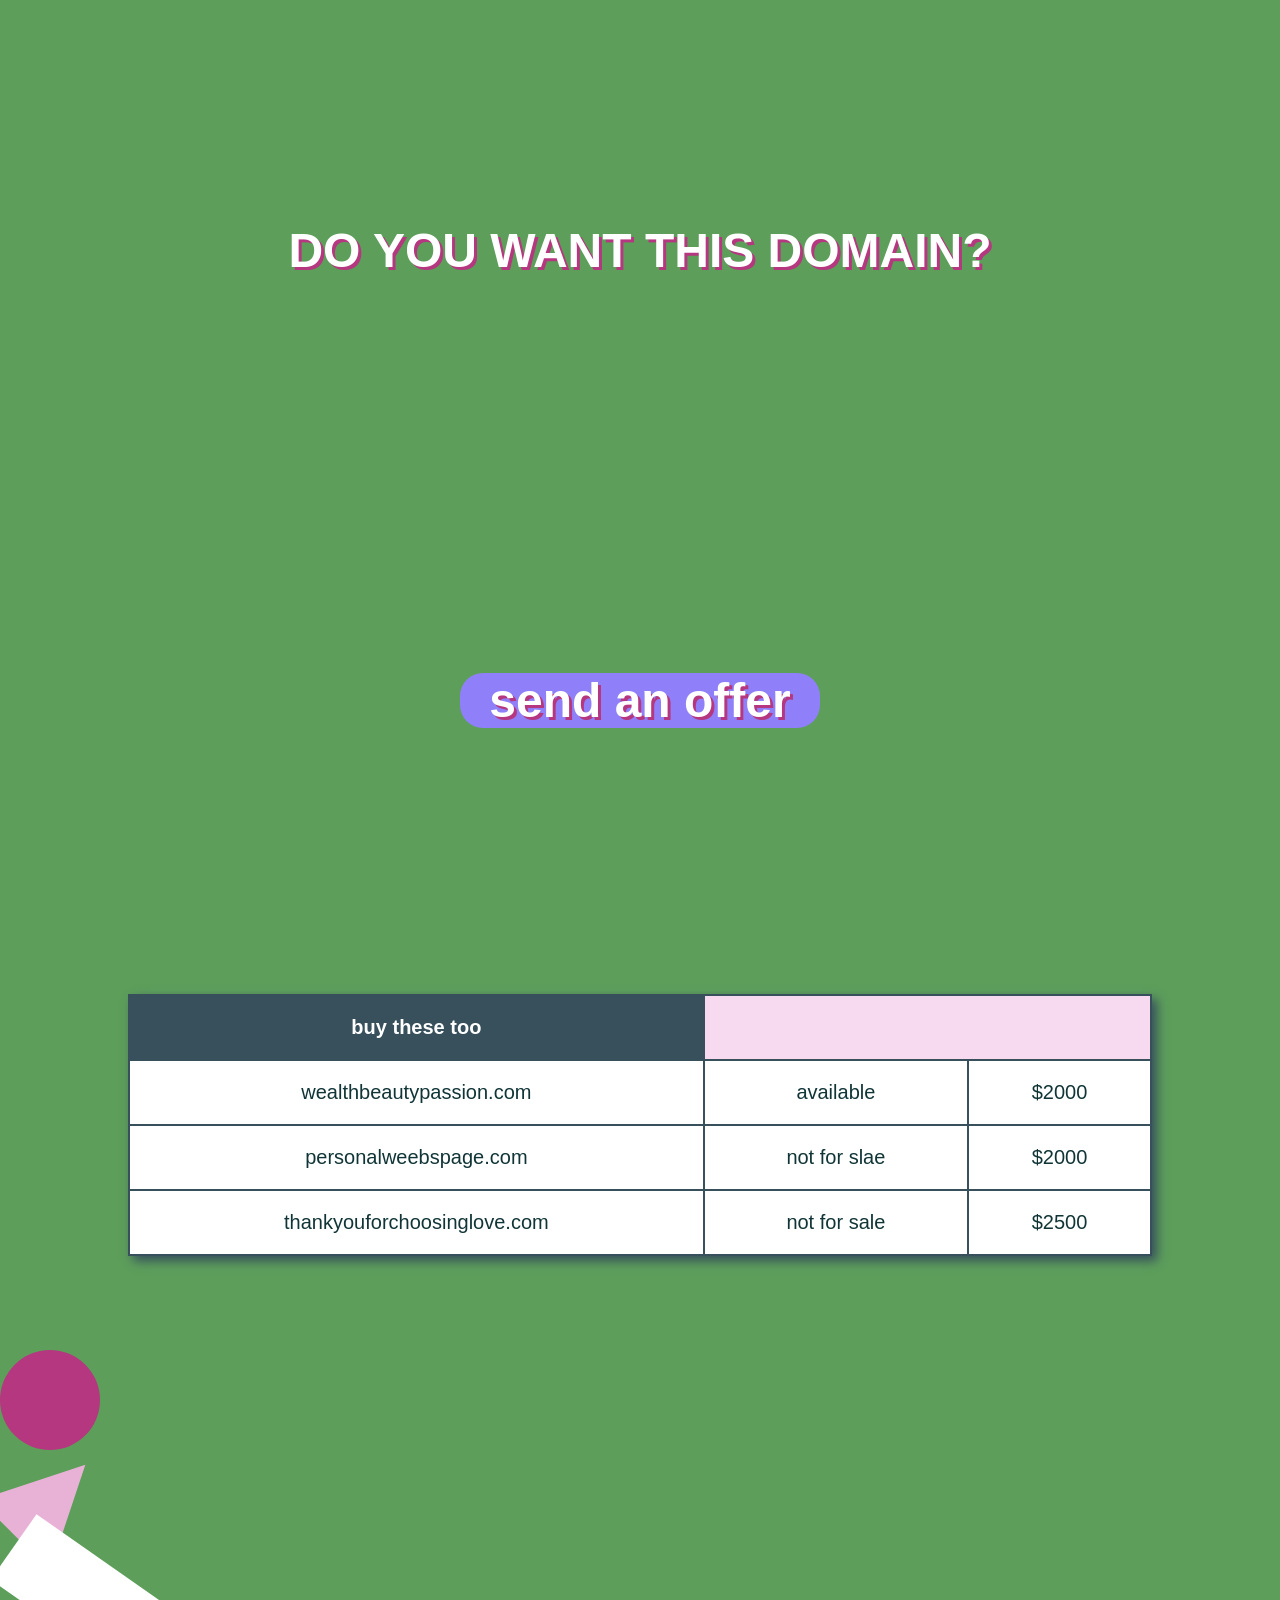
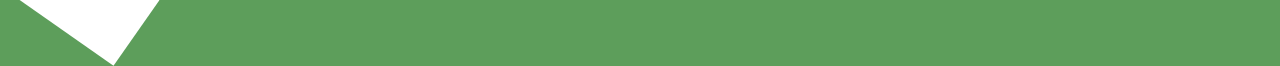
==== index.html @ e2805308 "Add files via upload" ====
<!DOCTYPE html>
<html lang="en">
<head>
    <link rel="stylesheet" type="text/css" href="chatpage.css">
    <meta charset="UTF-8">
    <meta name="viewport" content="width=device-width, initial-scale=1.0">
    <title>FOR SALE DOMAIN PAGE</title>
</head>
<body>
    <section>
        <h1>
            DO YOU WANT THIS DOMAIN?
        </h>
    </section>
    <section>
        <h2>
            send an offer
         </h2>
    </section>
    <section>
        
    <table>
        <th>buy these too</th>
       
            <tr>
                <td>wealthbeautypassion.com</td>
                
                <td>available</td>
                <td>$2000</td>
            </tr>
            <tr>
                <td>personalweebspage.com</td>
                <td>not for slae</td>
                <td>$2000</td>
            </tr>
            <tr>
                <td> thankyouforchoosinglove.com </td>
                
                <td>not for sale </td>
                <td>$2500</td>
            </tr>
      
    </table>
    </section>

    <selection>

    </selection>

    <div class="shape"></div>
    <div class="circle"></div>
    <div class="triangle"></div>
    <div class="rectangle"></div>
    <div class="shape"></div>
    
    
    
</body>
</html>
---- chatpage.css ----
*{
    margin: 0;
    padding: 0;
}

section{
    display: flex;
    justify-content: center;
    place-items: center;
    align-items: center;
    align-content: center;
    min-height: 50vh; 
}


body {
    background-color: #5d9e5b;
    color: #ffffff;
    font-family: Arial, sans-serif;
    font-size: 16px;
  }
  h1 {
    font-size: 48px;
    text-align: center;
    margin-top: 100px;
    margin-bottom: 50px;
    text-shadow: 3px 3px #b5377f;
  }
  h2 {
    background-color: rgb(143, 128, 250);
    border-radius: 23px;
    font-size: 48px;
    text-align: center;
    min-width: 40vh;
    margin-top: 100px;
    margin-bottom: 50px;
    text-shadow: 3px 3px #b5377f;
  }
  table {
    width: 80%;
    margin: 0 auto;
    border-collapse: collapse;
    
    border: 2px solid #37505C;
    background-color: #f7d9f0;
    box-shadow: 5px 5px 10px #37505C;
  }
  th, td {
    padding: 20px;
    text-align: center;
    border: 2px solid #37505C;
    background-color: #ffffff;
    color: #113537;
    font-size: 20px;
  }
  th {
    background-color: #37505C;
    padding: 20px;
    text-align: center;
    border: 2px solid #37505C;
    color: #ffffff;
    font-size: 20px;
  }
  img {
    display: block;
    margin: 0 auto;
    margin-top: 50px;
    margin-bottom: 50px;
    width: 50%;
    border: 10px solid #e8b2d7;
    box-shadow: 5px 5px #b5377f;
    filter: grayscale(100%);
    mix-blend-mode: multiply;
  }
  .shape {
    position: absolute;
    z-index: -1;
    opacity: 3;
    animation: rotate 10s linear infinite;
  }
  .circle {
    width: 100px;
    height: 100px;
    border-radius: 50%;
    background-color: #b5377f;
    top: 20%;
    left: 10%;
  }
  .triangle {
    width: 0;
    height: 0;
    border-left: 50px solid transparent;
    border-right: 50px solid transparent;
    border-bottom: 100px solid #e8b2d7;
    top: 60%;
    left: 80%;
    transform: rotate(45deg);
  }
  .rectangle {
    width: 150px;
    height: 80px;
    background-color: #ffffff;
    top: 70%;
    left: 20%;
    transform: rotate(-145deg);
  }
  @keyframes rotate {
    from { transform: rotate(0deg); }
    to { transform: rotate(360deg); }
  }
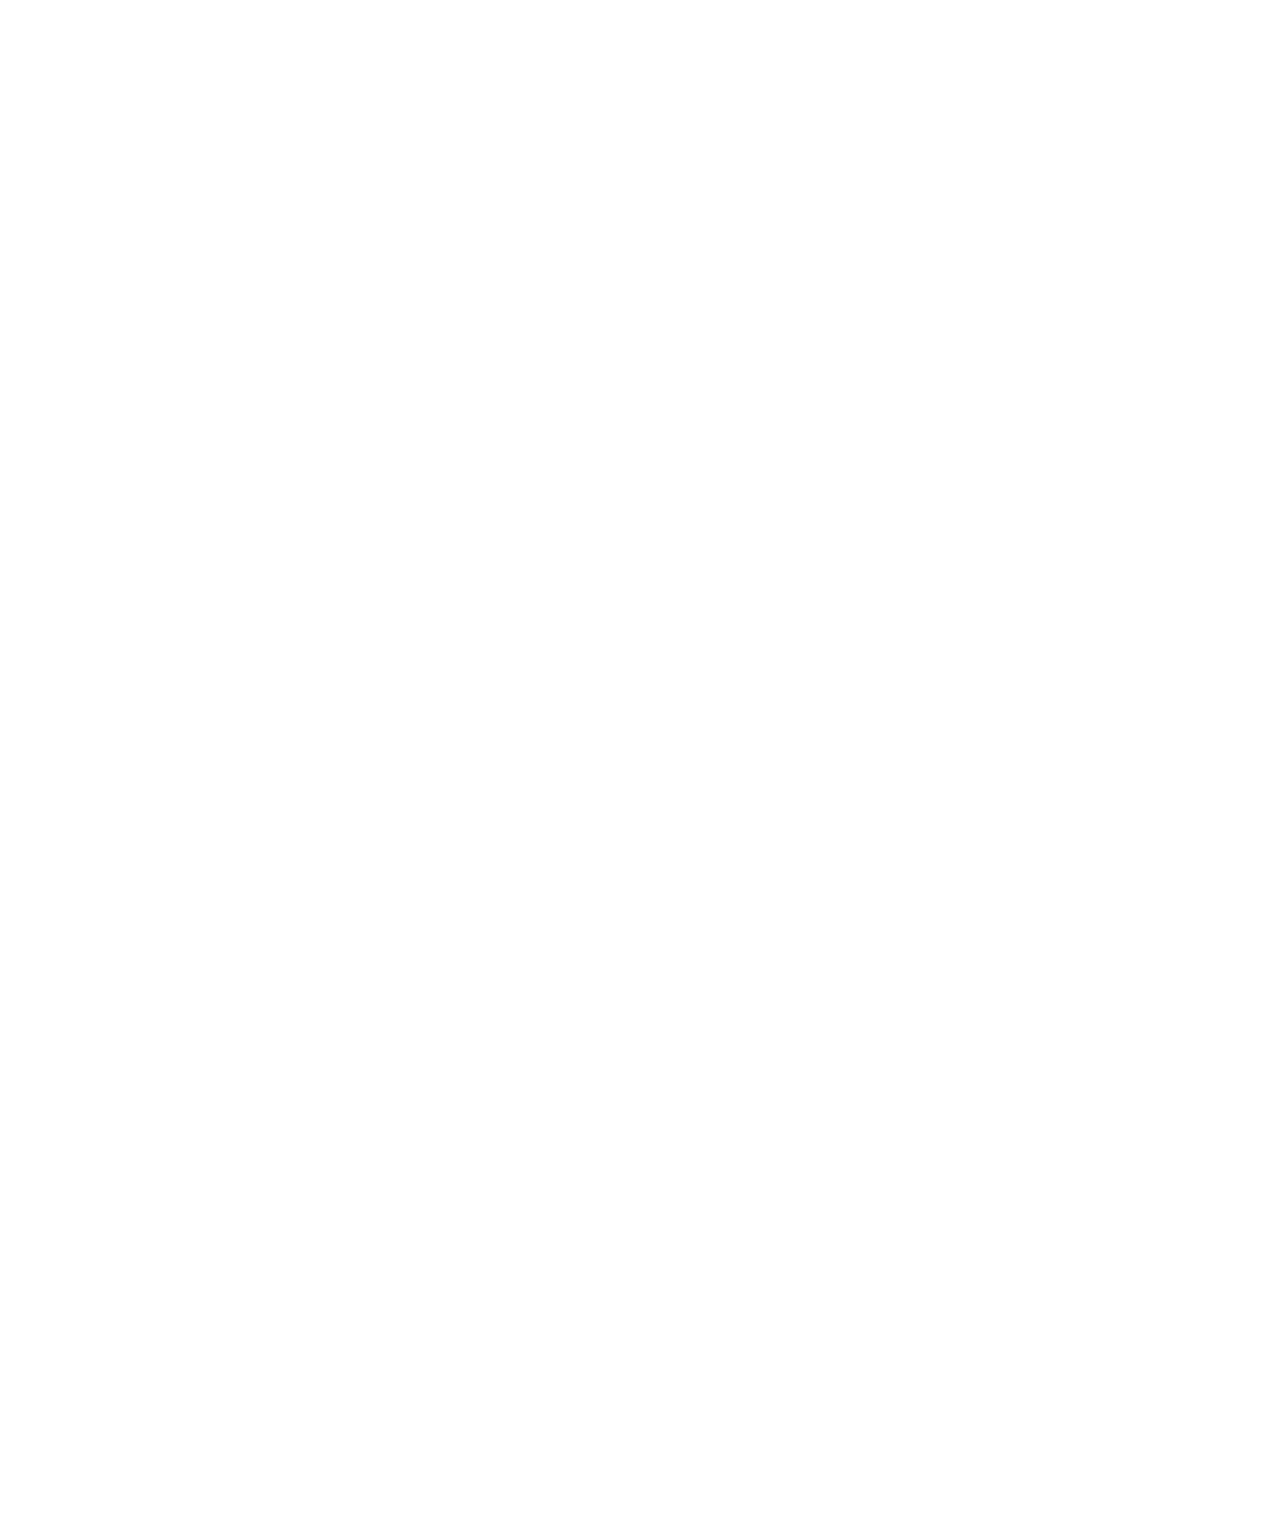
==== commit 01ccd83f: "Add files via upload" ====
--- a/index.html
+++ b/index.html
@@ -1,59 +1,31 @@
 <!DOCTYPE html>
 <html lang="en">
 <head>
-    <link rel="stylesheet" type="text/css" href="chatpage.css">
     <meta charset="UTF-8">
+    <meta http-equiv="X-UA-Compatible" content="IE=edge">
     <meta name="viewport" content="width=device-width, initial-scale=1.0">
-    <title>FOR SALE DOMAIN PAGE</title>
+    <title>DOMAIN SALE</title>
+    <link rel="stylesheet" href="pagestyle.css">
+    <script defer src="app.js"></script>
+
+
 </head>
-<body>
-    <section>
-        <h1>
-            DO YOU WANT THIS DOMAIN?
-        </h>
+<body style="overflow-x: hidden;">
+    <section class="hidden">
+    <div class="frankdiv">
+    <h1>   DO YOU WANT THIS DOMAIN?</h1>
+    <div class="container">
+    <form action="https://formsubmit.co/5cbdb3871a6c4a5486b662c725c876f6" method="POST" >
+      <input type="text" name="Name" placeholder="full name" required>
+      <input type="email" name="Name" placeholder="email" required>
+      <textarea name="Offer" placeholder="offer" required></textarea>
+      <button type="submit"> send an offer</button>
+      
+      
+
+    </form>
+    </div>
+    </div>
     </section>
-    <section>
-        <h2>
-            send an offer
-         </h2>
-    </section>
-    <section>
-        
-    <table>
-        <th>buy these too</th>
-       
-            <tr>
-                <td>wealthbeautypassion.com</td>
-                
-                <td>available</td>
-                <td>$2000</td>
-            </tr>
-            <tr>
-                <td>personalweebspage.com</td>
-                <td>not for slae</td>
-                <td>$2000</td>
-            </tr>
-            <tr>
-                <td> thankyouforchoosinglove.com </td>
-                
-                <td>not for sale </td>
-                <td>$2500</td>
-            </tr>
-      
-    </table>
-    </section>
-
-    <selection>
-
-    </selection>
-
-    <div class="shape"></div>
-    <div class="circle"></div>
-    <div class="triangle"></div>
-    <div class="rectangle"></div>
-    <div class="shape"></div>
-    
-    
-    
-</body>
+  </body>
 </html>
--- a/pagestyle.css
+++ b/pagestyle.css
@@ -0,0 +1,167 @@
+*{
+    margin: 0;
+    padding: 0;
+    outline: 0;
+    border: 0;
+}
+section{
+    display: grid;
+    place-items: center;
+    align-items: center;
+    align-content: center;
+    min-height: 100vh; 
+    background-color: #5d9e5b;
+    color: #ffffff;
+    font-family: Arial, sans-serif;
+    font-size: 16px;
+}
+h1{
+    font-size: 48px;
+    text-align: center;
+    margin-bottom: 50%;
+    text-shadow: 3px 3px #b5377f;
+    color: #ffffff;
+    background-color: #5d9e5b;
+    position: flex;
+    top: 50%;
+    width: 100%;
+    justify-items: center;
+    align-items: center;   
+    
+}
+h2{
+    font-size: 48px;
+    text-align: center;
+    margin-bottom: 50%;
+    text-shadow: 3px 3px #b5377f;
+    color: #ffffff;
+    background-color: #5d9e5b;
+    position: flex;
+    top: 50%;
+    width: 100%;
+    justify-items: center;
+    align-items: center;   
+    
+}
+.frankdiv{
+   
+    width: 100%;
+    
+    margin-top: 30vh;
+    margin-left: 0px;
+    
+    margin-right: 0px;
+    padding: 0%;
+    background-color: #5d9e5b;
+    background-size: cover;
+    background-repeat: no-repeat;
+    background-position: center ;
+    background-clip: margin-box;
+   
+    
+}
+.hidden{
+    opacity: 0;
+    filter: blur(5px);
+    transition: all 1s;
+}
+.show{
+    opacity: 1;
+    filter: blur(0px);
+}
+form {
+    margin-top: 50%;
+    display: flex;
+    margin: auto;
+    flex-direction: column; 
+    width: 28rem;
+    gap: 1rem;
+}
+input,
+select,
+textarea{
+    width: 24rem;
+    padding: 1.4rem;
+    background-color:  #ffffff ;
+    border: 1px solid black;
+}
+textarea{
+    height: 6rem;
+    
+}
+p{
+    color: black;
+    font-family: Arial, sans-serif;
+    font-size: 25px;
+    display: flex;
+    margin: auto;
+    
+
+}
+button{
+   
+    padding: 1.4rem;
+    cursor: pointer;
+    background-color: rgb(143, 128, 250);
+    color: white;
+    border-radius: 23px;
+    font-size: 48px;
+    width: 25rem;
+    text-align: center;
+    min-width: 20vh;
+    margin-top: 100px;
+    margin-bottom: 50px;
+    text-shadow: 3px 3px #b5377f;
+}
+
+img.resize{
+    width: 100%;
+    height: 100%;
+}
+img.resizecover{
+   
+    width: 100%;
+    height: 100%;
+}
+img.resizeplayer{
+   
+    width: 100%;
+    height: 100%;
+    animation: rotation 5s ease-in-out infinite;
+}
+@keyframes rotation {
+    from{
+        transform: rotate(0deg);
+    }
+    to{transform:rotate(360deg) ;
+    }
+}
+.cdhidden{
+    height: auto;
+    width: 100%;
+    padding: 20px;
+    opacity: 0;
+    filter: blur(5px);
+    transform: translateX(-100%);
+    transition: all 1s;
+}
+.cdshow{
+    opacity: 1;
+    transform: translateX(0);
+    filter: blur(0px);
+}
+.cdhidden:nth-child(2){
+    transition-delay: 200ms;
+}
+.cdhidden:nth-child(3){
+    transition-delay: 400ms;
+    
+}
+.cdhidden:nth-child(4){
+    transition-delay: 600ms;
+}
+
+.cdhidden:nth-child(5){
+    transition-delay: 800ms;
+}
+
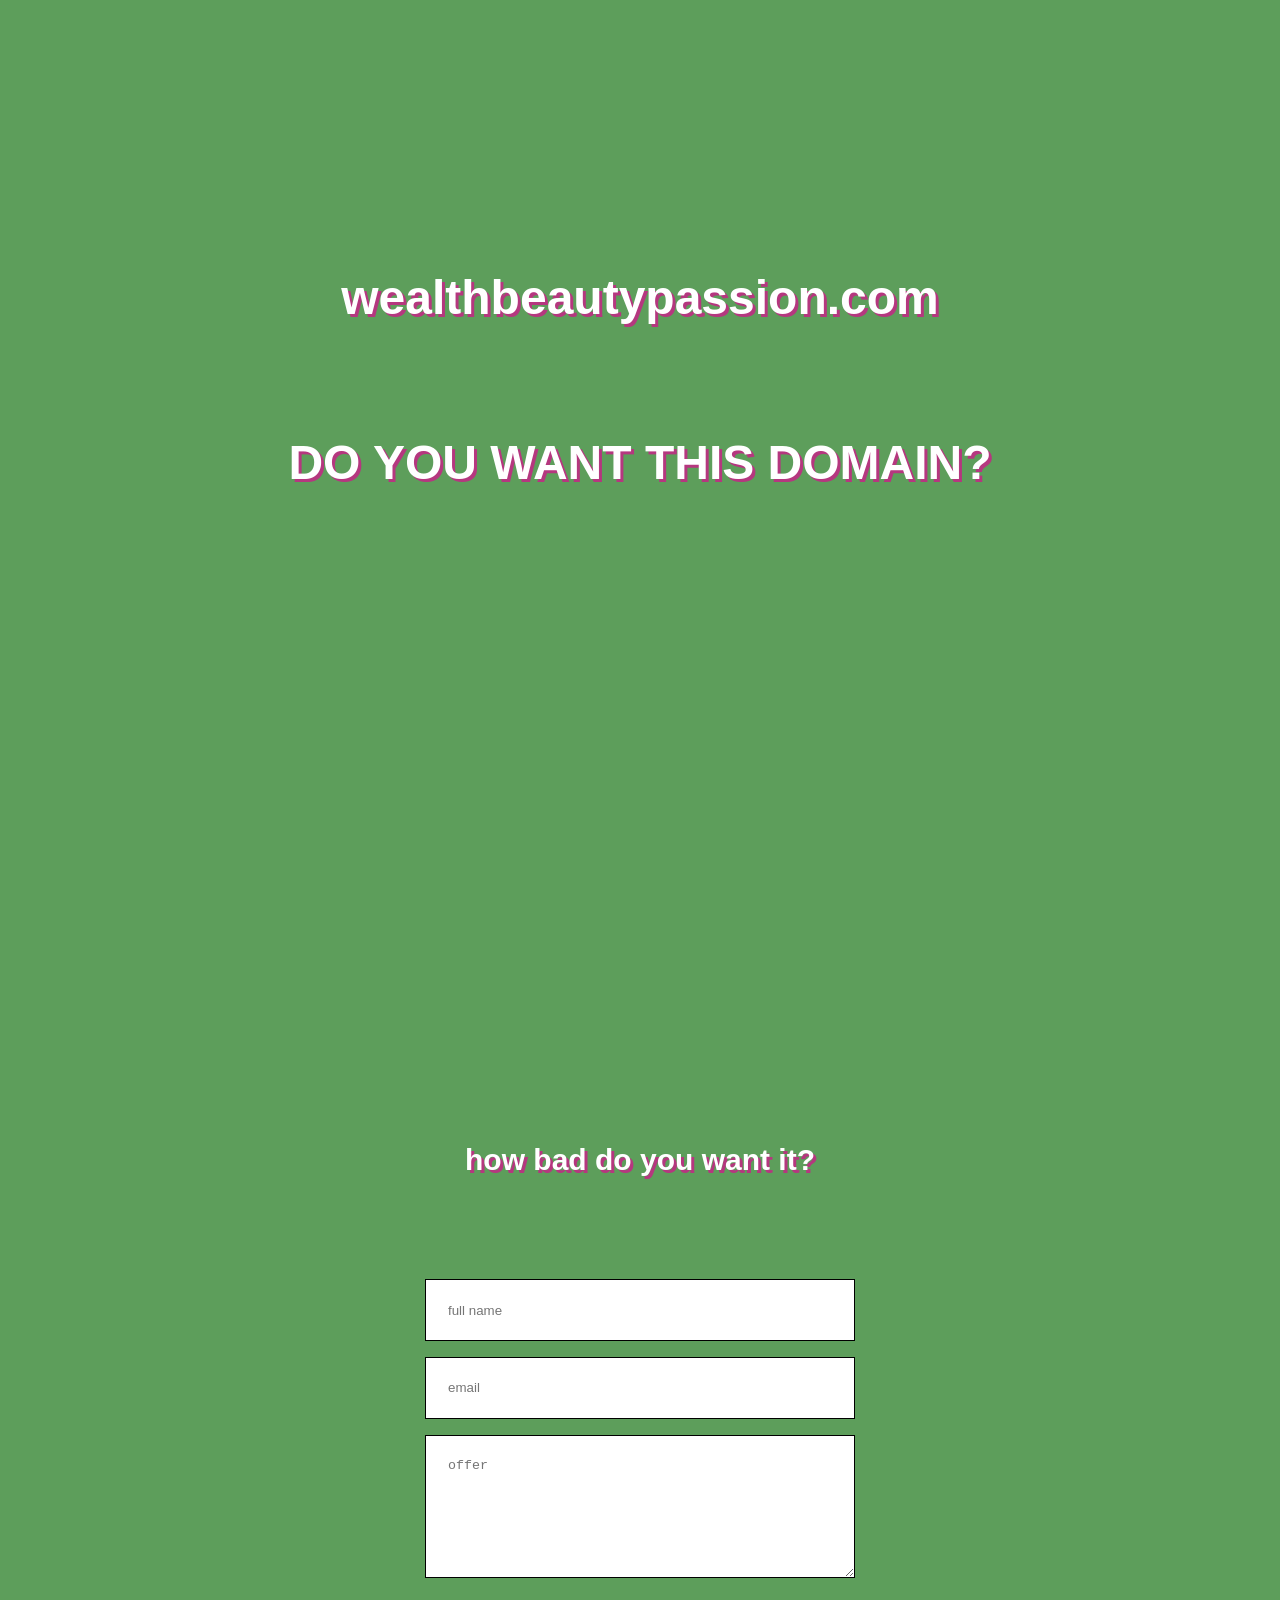
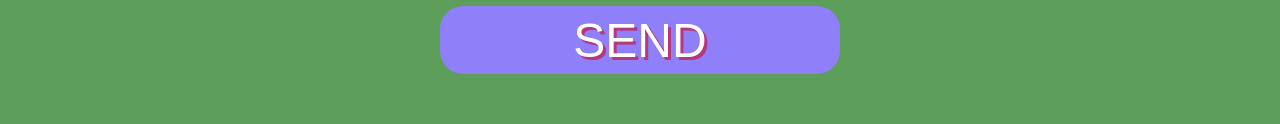
==== commit a76ed044: "Update index.html added a <a> hypertext link to bottom of page" ====
--- a/index.html
+++ b/index.html
@@ -13,19 +13,18 @@
 <body style="overflow-x: hidden;">
     <section class="hidden">
     <div class="frankdiv">
-    <h1>   DO YOU WANT THIS DOMAIN?</h1>
-    <div class="container">
-    <form action="https://formsubmit.co/5cbdb3871a6c4a5486b662c725c876f6" method="POST" >
+      <a href="#down"><h1>wealthbeautypassion.com<br><br><br>
+      DO YOU WANT THIS DOMAIN?</h1></a>
+      <div id="down">
+      <h3> how bad do you want it?</h3>
+      <form action="https://formsubmit.co/5cbdb3871a6c4a5486b662c725c876f6" method="POST" >
       <input type="text" name="Name" placeholder="full name" required>
       <input type="email" name="Name" placeholder="email" required>
       <textarea name="Offer" placeholder="offer" required></textarea>
-      <button type="submit"> send an offer</button>
-      
-      
-
+      <button type="submit"> SEND</button>
     </form>
     </div>
     </div>
     </section>
   </body>
-</html>+</html>
--- a/pagestyle.css
+++ b/pagestyle.css
@@ -1,19 +1,34 @@
+html {
+    scroll-behavior: smooth;
+}   
+a {
+    text-decoration: none;
+    font-size: 30px;
+    text-shadow: 3px 3px #b5377f;
+    color: #ffffff;
+    background-color: #5d9e5b; 
+}   
+
 *{
     margin: 0;
     padding: 0;
     outline: 0;
     border: 0;
 }
+body{
+    background-color: #5d9e5b;
+}
 section{
     display: grid;
     place-items: center;
     align-items: center;
     align-content: center;
-    min-height: 100vh; 
+    min-height: 50vh; 
     background-color: #5d9e5b;
     color: #ffffff;
     font-family: Arial, sans-serif;
     font-size: 16px;
+  
 }
 h1{
     font-size: 48px;
@@ -41,15 +56,27 @@
     width: 100%;
     justify-items: center;
     align-items: center;   
+}
+h3{
+    font-size: 30px;
+    text-align: center;
+    margin-bottom: 8%;
+    text-shadow: 3px 3px #b5377f;
+    color: #ffffff;
+    background-color: #5d9e5b;
+    position: flex;
+    top: 50%;
+    width: 100%;
+    margin-top: 1%;
+    padding-top: 1%;
+    justify-items: center;
+    align-items: center;   
     
 }
 .frankdiv{
-   
     width: 100%;
-    
     margin-top: 30vh;
     margin-left: 0px;
-    
     margin-right: 0px;
     padding: 0%;
     background-color: #5d9e5b;
@@ -57,9 +84,8 @@
     background-repeat: no-repeat;
     background-position: center ;
     background-clip: margin-box;
-   
-    
 }
+
 .hidden{
     opacity: 0;
     filter: blur(5px);
@@ -70,16 +96,17 @@
     filter: blur(0px);
 }
 form {
-    margin-top: 50%;
+    align-items: center;
+    justify-content: center;
     display: flex;
-    margin: auto;
     flex-direction: column; 
-    width: 28rem;
     gap: 1rem;
 }
 input,
 select,
 textarea{
+
+    margin: 0 auto;
     width: 24rem;
     padding: 1.4rem;
     background-color:  #ffffff ;
@@ -90,17 +117,16 @@
     
 }
 p{
+    margin: 0 auto;
     color: black;
     font-family: Arial, sans-serif;
     font-size: 25px;
     display: flex;
     margin: auto;
-    
-
 }
-button{
-   
-    padding: 1.4rem;
+button{   
+    margin: 0 auto;
+    padding: .4rem;
     cursor: pointer;
     background-color: rgb(143, 128, 250);
     color: white;
@@ -109,11 +135,10 @@
     width: 25rem;
     text-align: center;
     min-width: 20vh;
-    margin-top: 100px;
+    margin-top: 1%;
     margin-bottom: 50px;
     text-shadow: 3px 3px #b5377f;
 }
-
 img.resize{
     width: 100%;
     height: 100%;
@@ -160,7 +185,6 @@
 .cdhidden:nth-child(4){
     transition-delay: 600ms;
 }
-
 .cdhidden:nth-child(5){
     transition-delay: 800ms;
 }
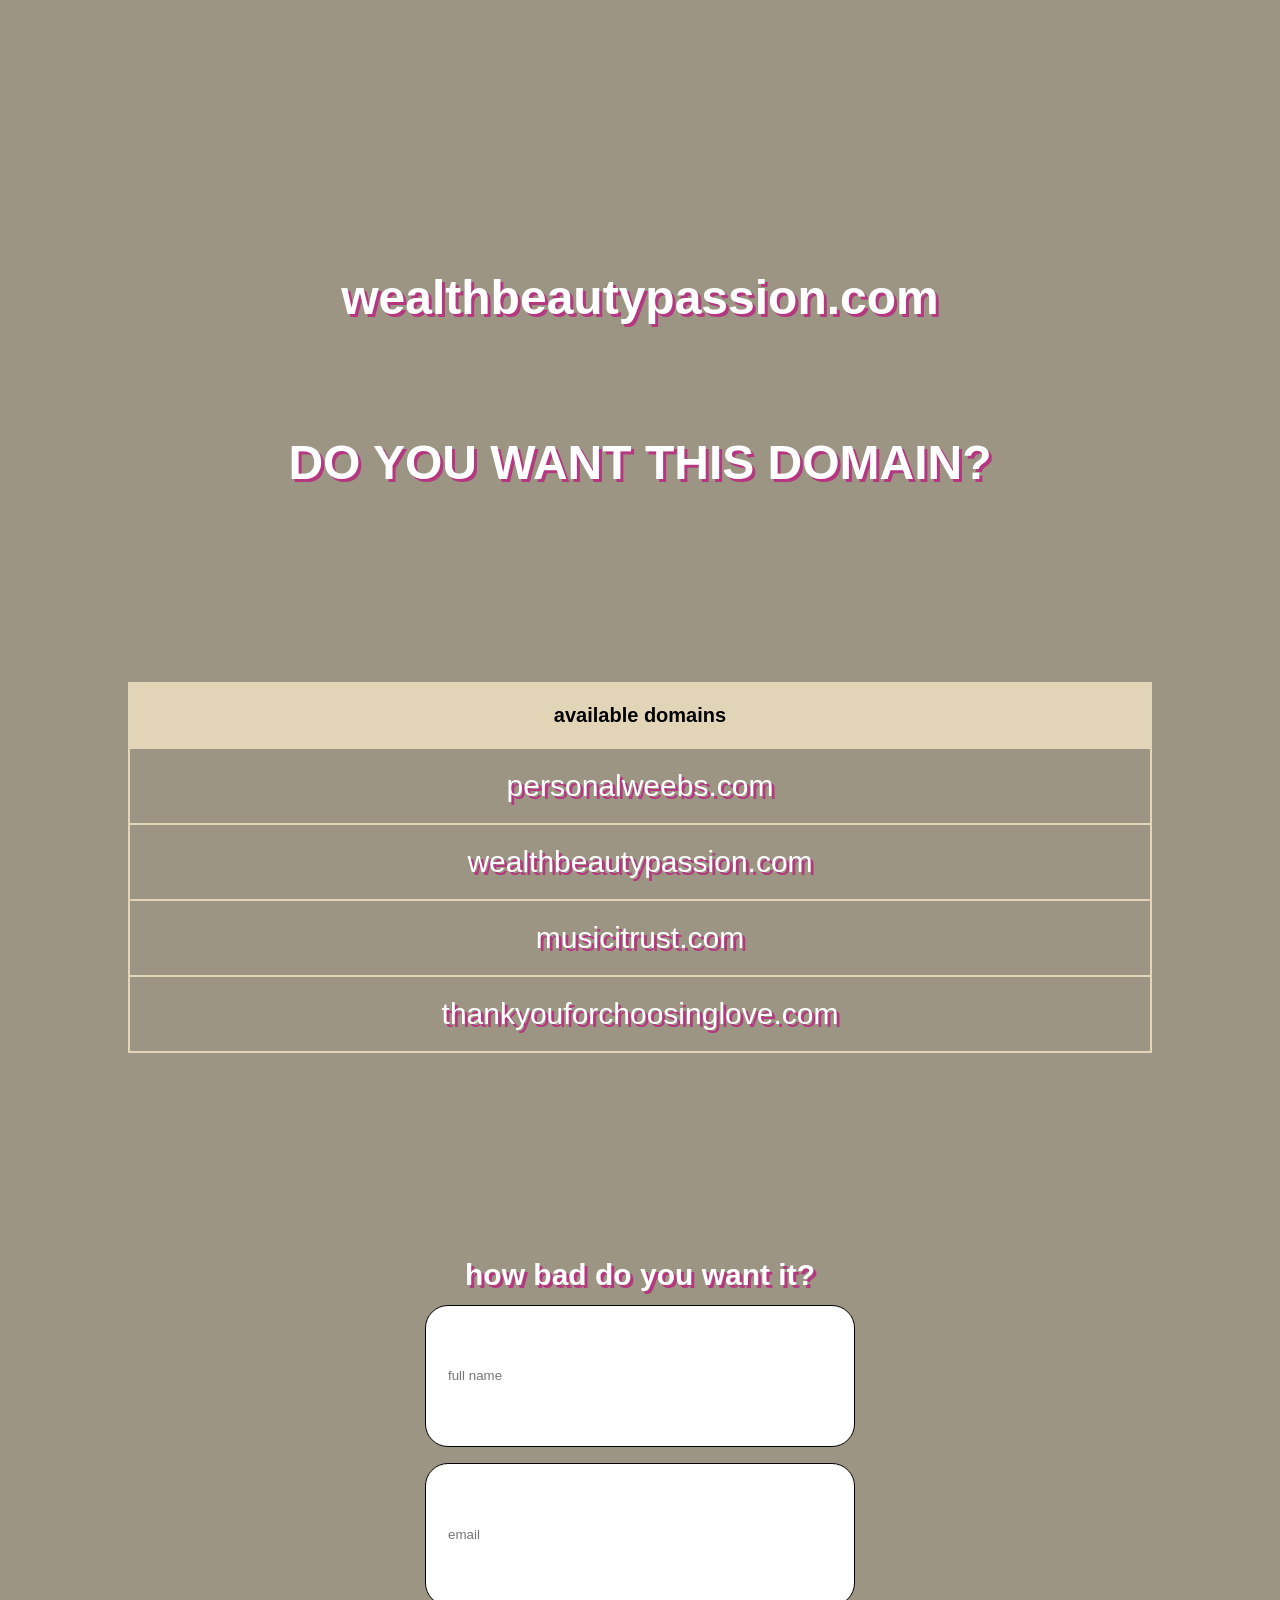
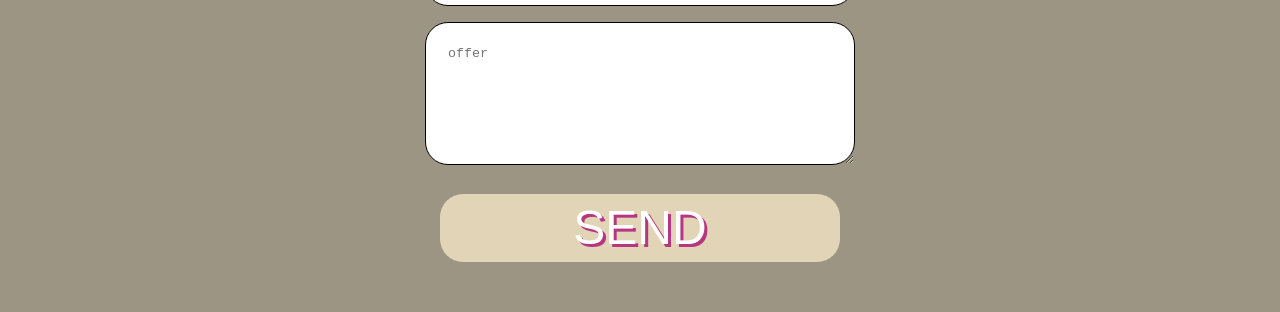
==== commit 2ea092d5: "Add files via upload" ====
--- a/index.html
+++ b/index.html
@@ -15,6 +15,31 @@
     <div class="frankdiv">
       <a href="#down"><h1>wealthbeautypassion.com<br><br><br>
       DO YOU WANT THIS DOMAIN?</h1></a>
+      <table>
+      <thead>
+      <tr>
+      <th>available domains</th>
+    
+      
+      </tr>
+      </thead>
+      <tbody> 
+      <tr>
+      <td><a href="2.html">personalweebs.com </a></td>
+      </tr>
+      <tr>
+      <td><a href="#down">wealthbeautypassion.com </a></td>
+      </tr>
+      <tr>
+      <td><a href="3.html">musicitrust.com </a></td>
+      </tr>
+      <tr>
+        <td><a href="https://www.thankyouforchoosinglove.com/">thankyouforchoosinglove.com </a></td>
+    
+      </tr>
+      </tbody>
+      </table>
+
       <div id="down">
       <h3> how bad do you want it?</h3>
       <form action="https://formsubmit.co/5cbdb3871a6c4a5486b662c725c876f6" method="POST" >
@@ -22,8 +47,7 @@
       <input type="email" name="Name" placeholder="email" required>
       <textarea name="Offer" placeholder="offer" required></textarea>
       <button type="submit"> SEND</button>
-    </form>
-    </div>
+      </form>
     </div>
     </section>
   </body>
--- a/pagestyle.css
+++ b/pagestyle.css
@@ -6,7 +6,8 @@
     font-size: 30px;
     text-shadow: 3px 3px #b5377f;
     color: #ffffff;
-    background-color: #5d9e5b; 
+    background-color: #9C9583; 
+    margin-bottom: none;
 }   
 
 *{
@@ -16,27 +17,27 @@
     border: 0;
 }
 body{
-    background-color: #5d9e5b;
+    background-color: #9C9583;
 }
 section{
     display: grid;
     place-items: center;
     align-items: center;
     align-content: center;
-    min-height: 50vh; 
-    background-color: #5d9e5b;
+    min-height: 100vh; 
+    background-color: #9C9583;
     color: #ffffff;
     font-family: Arial, sans-serif;
     font-size: 16px;
-  
+    margin: auto;
 }
 h1{
     font-size: 48px;
     text-align: center;
-    margin-bottom: 50%;
+    margin-bottom: 15%;
     text-shadow: 3px 3px #b5377f;
     color: #ffffff;
-    background-color: #5d9e5b;
+    background-color: #9C9583;
     position: flex;
     top: 50%;
     width: 100%;
@@ -50,7 +51,7 @@
     margin-bottom: 50%;
     text-shadow: 3px 3px #b5377f;
     color: #ffffff;
-    background-color: #5d9e5b;
+    background-color: #9C9583;
     position: flex;
     top: 50%;
     width: 100%;
@@ -60,10 +61,10 @@
 h3{
     font-size: 30px;
     text-align: center;
-    margin-bottom: 8%;
+    margin-bottom: 1%;
     text-shadow: 3px 3px #b5377f;
     color: #ffffff;
-    background-color: #5d9e5b;
+    background-color: #9C9583;
     position: flex;
     top: 50%;
     width: 100%;
@@ -73,13 +74,39 @@
     align-items: center;   
     
 }
+table {
+    width: 80%;
+    margin: 0 auto;
+    border-collapse: collapse;
+    border: 2px solid #ffffff;
+    background-color: #f7d9f0;
+    
+    margin-bottom: 15%;
+  }
+  th, td {
+    padding: 20px;
+    text-align: center;
+    border: 2px solid #E2D4B7;
+    background-color: #9C9583;
+    color: #ffff;
+    font-size: 20px;
+  }
+  th {
+    background-color: #E2D4B7;
+    padding: 20px;
+    text-align: center;
+    color: #000000;
+    font-size: 20px;
+
+  
+    
+  }
 .frankdiv{
     width: 100%;
     margin-top: 30vh;
-    margin-left: 0px;
-    margin-right: 0px;
-    padding: 0%;
-    background-color: #5d9e5b;
+    margin-left: 1vh;
+    margin-right: 1vh;
+    background-color: #9C9583;
     background-size: cover;
     background-repeat: no-repeat;
     background-position: center ;
@@ -105,30 +132,20 @@
 input,
 select,
 textarea{
-
+    height: 6rem;
     margin: 0 auto;
     width: 24rem;
     padding: 1.4rem;
     background-color:  #ffffff ;
     border: 1px solid black;
+    border-radius: 23px;
 }
-textarea{
-    height: 6rem;
-    
-}
-p{
-    margin: 0 auto;
-    color: black;
-    font-family: Arial, sans-serif;
-    font-size: 25px;
-    display: flex;
-    margin: auto;
-}
+
 button{   
     margin: 0 auto;
     padding: .4rem;
     cursor: pointer;
-    background-color: rgb(143, 128, 250);
+    background-color: #E2D4B7;
     color: white;
     border-radius: 23px;
     font-size: 48px;
@@ -139,21 +156,7 @@
     margin-bottom: 50px;
     text-shadow: 3px 3px #b5377f;
 }
-img.resize{
-    width: 100%;
-    height: 100%;
-}
-img.resizecover{
-   
-    width: 100%;
-    height: 100%;
-}
-img.resizeplayer{
-   
-    width: 100%;
-    height: 100%;
-    animation: rotation 5s ease-in-out infinite;
-}
+
 @keyframes rotation {
     from{
         transform: rotate(0deg);
@@ -161,31 +164,3 @@
     to{transform:rotate(360deg) ;
     }
 }
-.cdhidden{
-    height: auto;
-    width: 100%;
-    padding: 20px;
-    opacity: 0;
-    filter: blur(5px);
-    transform: translateX(-100%);
-    transition: all 1s;
-}
-.cdshow{
-    opacity: 1;
-    transform: translateX(0);
-    filter: blur(0px);
-}
-.cdhidden:nth-child(2){
-    transition-delay: 200ms;
-}
-.cdhidden:nth-child(3){
-    transition-delay: 400ms;
-    
-}
-.cdhidden:nth-child(4){
-    transition-delay: 600ms;
-}
-.cdhidden:nth-child(5){
-    transition-delay: 800ms;
-}
-
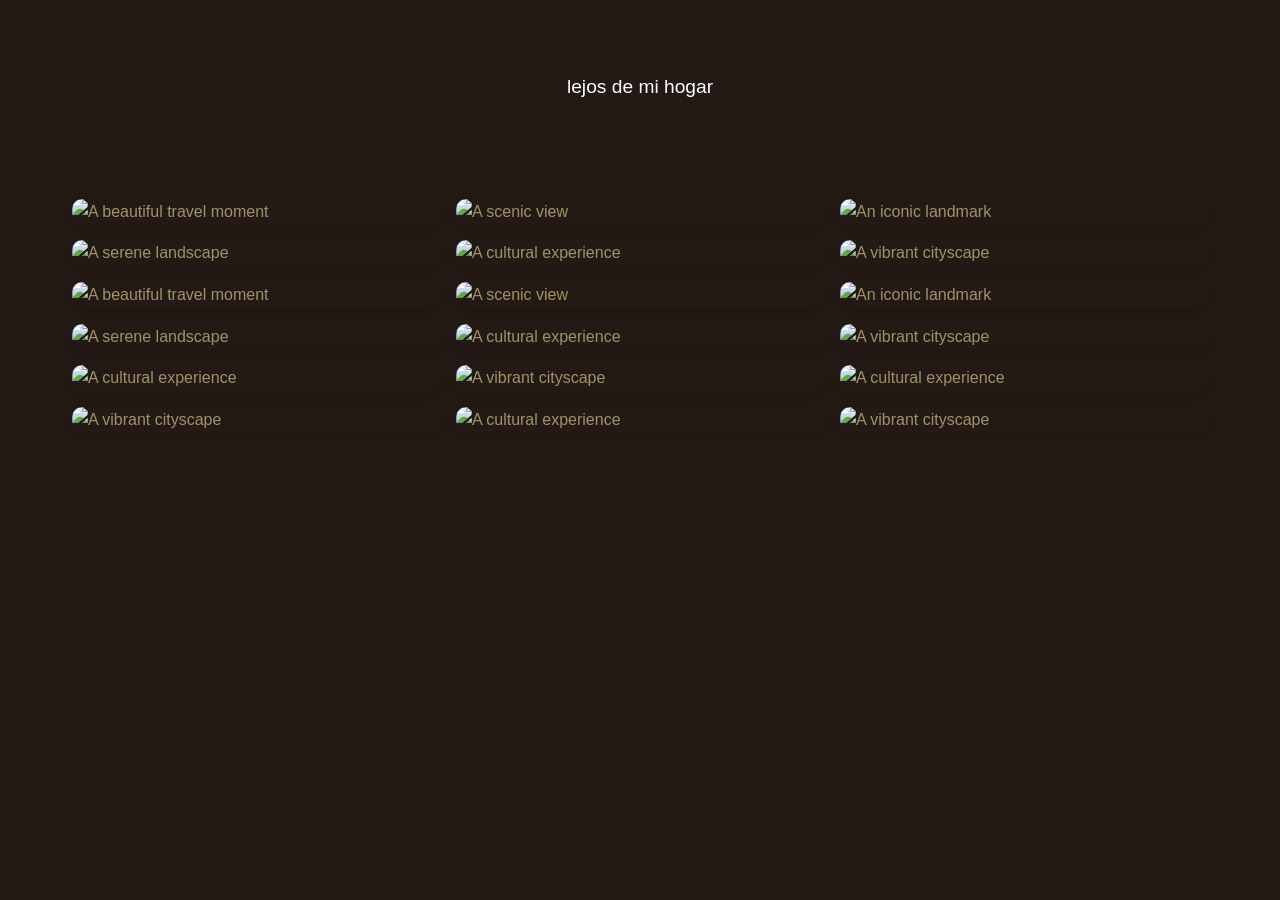
==== commit 46745de3: "add files just stlye.css and index.html" ====
--- a/index.html
+++ b/index.html
@@ -1,54 +1,81 @@
-<!DOCTYPE html>
-<html lang="en">
-<head>
-    <meta charset="UTF-8">
-    <meta http-equiv="X-UA-Compatible" content="IE=edge">
-    <meta name="viewport" content="width=device-width, initial-scale=1.0">
-    <title>DOMAIN SALE</title>
-    <link rel="stylesheet" href="pagestyle.css">
-    <script defer src="app.js"></script>
-
-
-</head>
-<body style="overflow-x: hidden;">
-    <section class="hidden">
-    <div class="frankdiv">
-      <a href="#down"><h1>wealthbeautypassion.com<br><br><br>
-      DO YOU WANT THIS DOMAIN?</h1></a>
-      <table>
-      <thead>
-      <tr>
-      <th>available domains</th>
-    
-      
-      </tr>
-      </thead>
-      <tbody> 
-      <tr>
-      <td><a href="2.html">personalweebs.com </a></td>
-      </tr>
-      <tr>
-      <td><a href="#down">wealthbeautypassion.com </a></td>
-      </tr>
-      <tr>
-      <td><a href="3.html">musicitrust.com </a></td>
-      </tr>
-      <tr>
-        <td><a href="https://www.thankyouforchoosinglove.com/">thankyouforchoosinglove.com </a></td>
-    
-      </tr>
-      </tbody>
-      </table>
-
-      <div id="down">
-      <h3> how bad do you want it?</h3>
-      <form action="https://formsubmit.co/5cbdb3871a6c4a5486b662c725c876f6" method="POST" >
-      <input type="text" name="Name" placeholder="full name" required>
-      <input type="email" name="Name" placeholder="email" required>
-      <textarea name="Offer" placeholder="offer" required></textarea>
-      <button type="submit"> SEND</button>
-      </form>
-    </div>
-    </section>
-  </body>
-</html>
+<!DOCTYPE html>
+<html lang="en">
+<head>
+    <meta charset="UTF-8">
+    <meta name="viewport" content="width=device-width, initial-scale=1.0">
+    <title>Travel Photography</title>
+    <link rel="stylesheet" href="style.css">
+</head>
+
+<body>
+    <header>
+
+        <p>lejos de mi hogar</p>
+    </header>
+
+    <section class="gallery">
+        <!-- Replace the image sources below with your own photos -->
+        <img src="images/Mexico December 2023-68.jpg" alt="A beautiful travel moment">
+        <img src="images/Mexico December 2023-08.jpg" alt="A scenic view">
+        <img src="images/Mexico December 2023-52.jpg" alt="An iconic landmark">
+        <img src="images/Mexico December 2023-57.jpg" alt="A serene landscape">
+        <img src="images/Mexico December 2023 -1.jpg" alt="A cultural experience">
+        <img src="images/Mexico December 2023-35.jpg" alt="A vibrant cityscape">
+        <img src="images/Mexico December 2023-32.jpg" alt="A beautiful travel moment">
+        <img src="images/Mexico December 2023-39.jpg" alt="A scenic view">
+        <img src="images/Mexico December 2023-64.jpg" alt="An iconic landmark">
+        <img src="images/Mexico December 2023-80.jpg" alt="A serene landscape">
+        <img src="images/Mexico December 2023-78.jpg" alt="A cultural experience">
+        <img src="images/Mexico December 2023-54.jpg" alt="A vibrant cityscape">
+        <img src="images/Mexico December 2023-41.jpg" alt="A cultural experience">
+        <img src="images/Mexico December 2023-29.jpg" alt="A vibrant cityscape">
+        <img src="images/Mexico December 2023-01.jpg" alt="A cultural experience">
+        <img src="images/Mexico December 2023-05.jpg" alt="A vibrant cityscape">
+        <img src="images/Mexico December 2023-75.jpg" alt="A cultural experience">
+        <img src="images/Mexico December 2023-84.jpg" alt="A vibrant cityscape">
+    </section>
+
+    <div id="image-modal" class="modal">
+        <img class="modal-content" id="modal-img">
+        <a class="prev" id="prev">&lt;</a> 
+        <a class="next" id="next">&gt;</a> 
+    </div>
+
+    <script>
+        // Get modal elements
+        const modal = document.getElementById("image-modal");
+        const modalImg = document.getElementById("modal-img");
+        const prevBtn = document.getElementById("prev");
+        const nextBtn = document.getElementById("next");
+        // Add click event to all images in the gallery
+        const images = document.querySelectorAll(".gallery img");
+        let currentIndex = 0;
+
+        images.forEach((image, index) => {
+            image.addEventListener("click", () => {
+                modal.style.display = "block";
+                modalImg.src = image.src;
+                currentIndex = index;
+            });
+        });
+    
+        prevBtn.addEventListener("click", () => {
+            currentIndex = (currentIndex - 1 + images.length) % images.length;
+            modalImg.src = images[currentIndex].src;
+        });
+
+        nextBtn.addEventListener("click", () => {
+            currentIndex = (currentIndex + 1) % images.length;
+            modalImg.src = images[currentIndex].src;
+        });
+        // Close the modal when clicking outside the image
+        modal.addEventListener("click", (event) => {
+            if (event.target === modal) {
+                modal.style.display = "none";
+            }
+        });
+    </script>
+    
+</body>
+</html>
+
--- a/style.css
+++ b/style.css
@@ -0,0 +1,146 @@
+* {
+    margin: 0;
+    padding: 0;
+    box-sizing: border-box;
+}
+
+body {
+    font-family: Arial, sanßs-serif;
+    background-color: #241a15;
+    color: #A19266;
+    line-height: 1.6;
+}
+
+header {
+    background: url('images/Mexico December 2023-54.jpg') no-repeat center center/cover;
+    color: #fff;
+    text-align: center;
+    padding: 4rem 0;
+}
+
+header h1 {
+    font-size: 3rem;
+    margin-bottom: 0.5rem;
+}
+
+header p {
+    font-size: 1.2rem;
+    margin-top: 0.5rem;
+}
+
+.gallery {
+    display: grid;
+    grid-template-columns: repeat(auto-fit, minmax(300px, 1fr));
+    gap: 1rem;
+    padding: 2rem;
+    margin: 0 auto;
+    max-width: 1200px;
+}
+
+.gallery img {
+    width: 100%;
+    height: auto;
+    border-radius: 10px;
+    box-shadow: 0 4px 8px rgba(0, 0, 0, 0.1);
+    transition: transform 0.3s, box-shadow 0.3s;
+}
+
+.gallery img:hover {
+    transform: scale(1.05);
+    box-shadow: 0 8px 16px rgba(0, 0, 0, 0.2);
+}
+
+footer {
+    text-align: center;
+    padding: 1rem;
+    background: #333;
+    color: #fff;
+    margin-top: 2rem;
+}
+
+footer p {
+    font-size: 0.9rem;
+}
+
+.modal {
+    display: none;
+    position: fixed;
+    z-index: 1000;
+    left: 0;
+    top: 0;
+    width: 100%;
+    height: 100%;
+    overflow: auto;
+    background-color: rgba(0, 0, 0, 0.9);
+}
+.modal-content{
+margin: auto;
+margin-top: 3rem;
+display: block;
+max-width: 80%;
+max-height: 80%;
+border-radius: 10px;
+animation: zoomIn 0.3s ease-in-out;
+}
+
+@keyframes zoomIn {
+    from {
+        transform: scale(0.8);
+        opacity: 0;
+    }
+    to {
+        transform: scale(1);
+        opacity: 1;
+    }
+}
+
+.close {
+    position: absolute;
+    top: 20px;
+    right: 35px;
+    color: #fff;
+    font-size: 2rem;
+    font-weight: bold;
+    cursor: pointer;
+    user-select: none;
+}
+
+.close:hover,
+.close:focus {
+    color: #ccc;
+}
+
+/* Navigation arrows */
+.prev,
+.next {
+    position: absolute;
+    top: 50%;
+    transform: translateY(-50%);
+    color: white;
+    font-size: 2rem;
+    font-weight: bold;
+    cursor: pointer;
+    user-select: none;
+    z-index: 1001;
+    padding: 0.5rem;
+    background: none;
+    border: none;
+    width: auto;
+    height: auto;
+    line-height: 1;
+    transition: color 0.3s ease-in-out;
+}
+
+.prev {
+    left: 15px;
+}
+
+.next {
+    right: 15px;
+}
+
+.prev:hover,
+.next:hover {
+    
+    color: #ccc;
+}
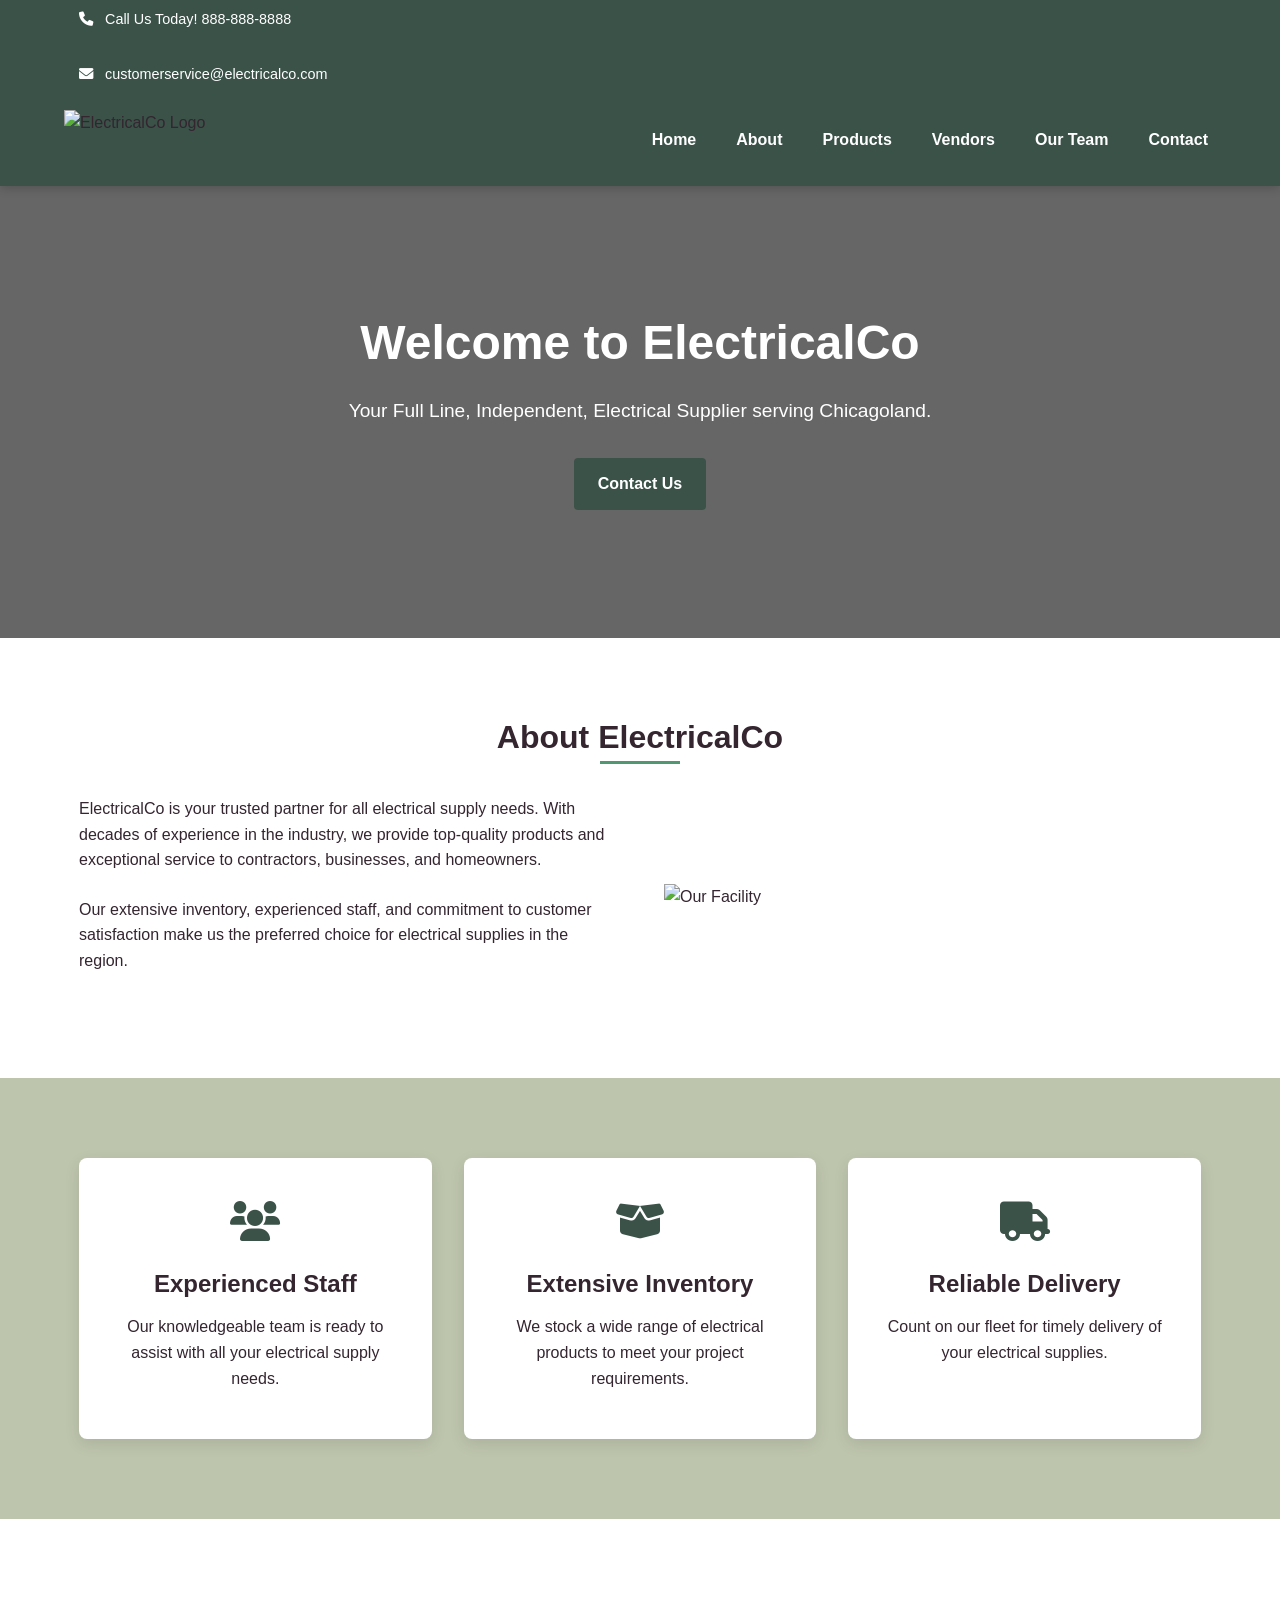
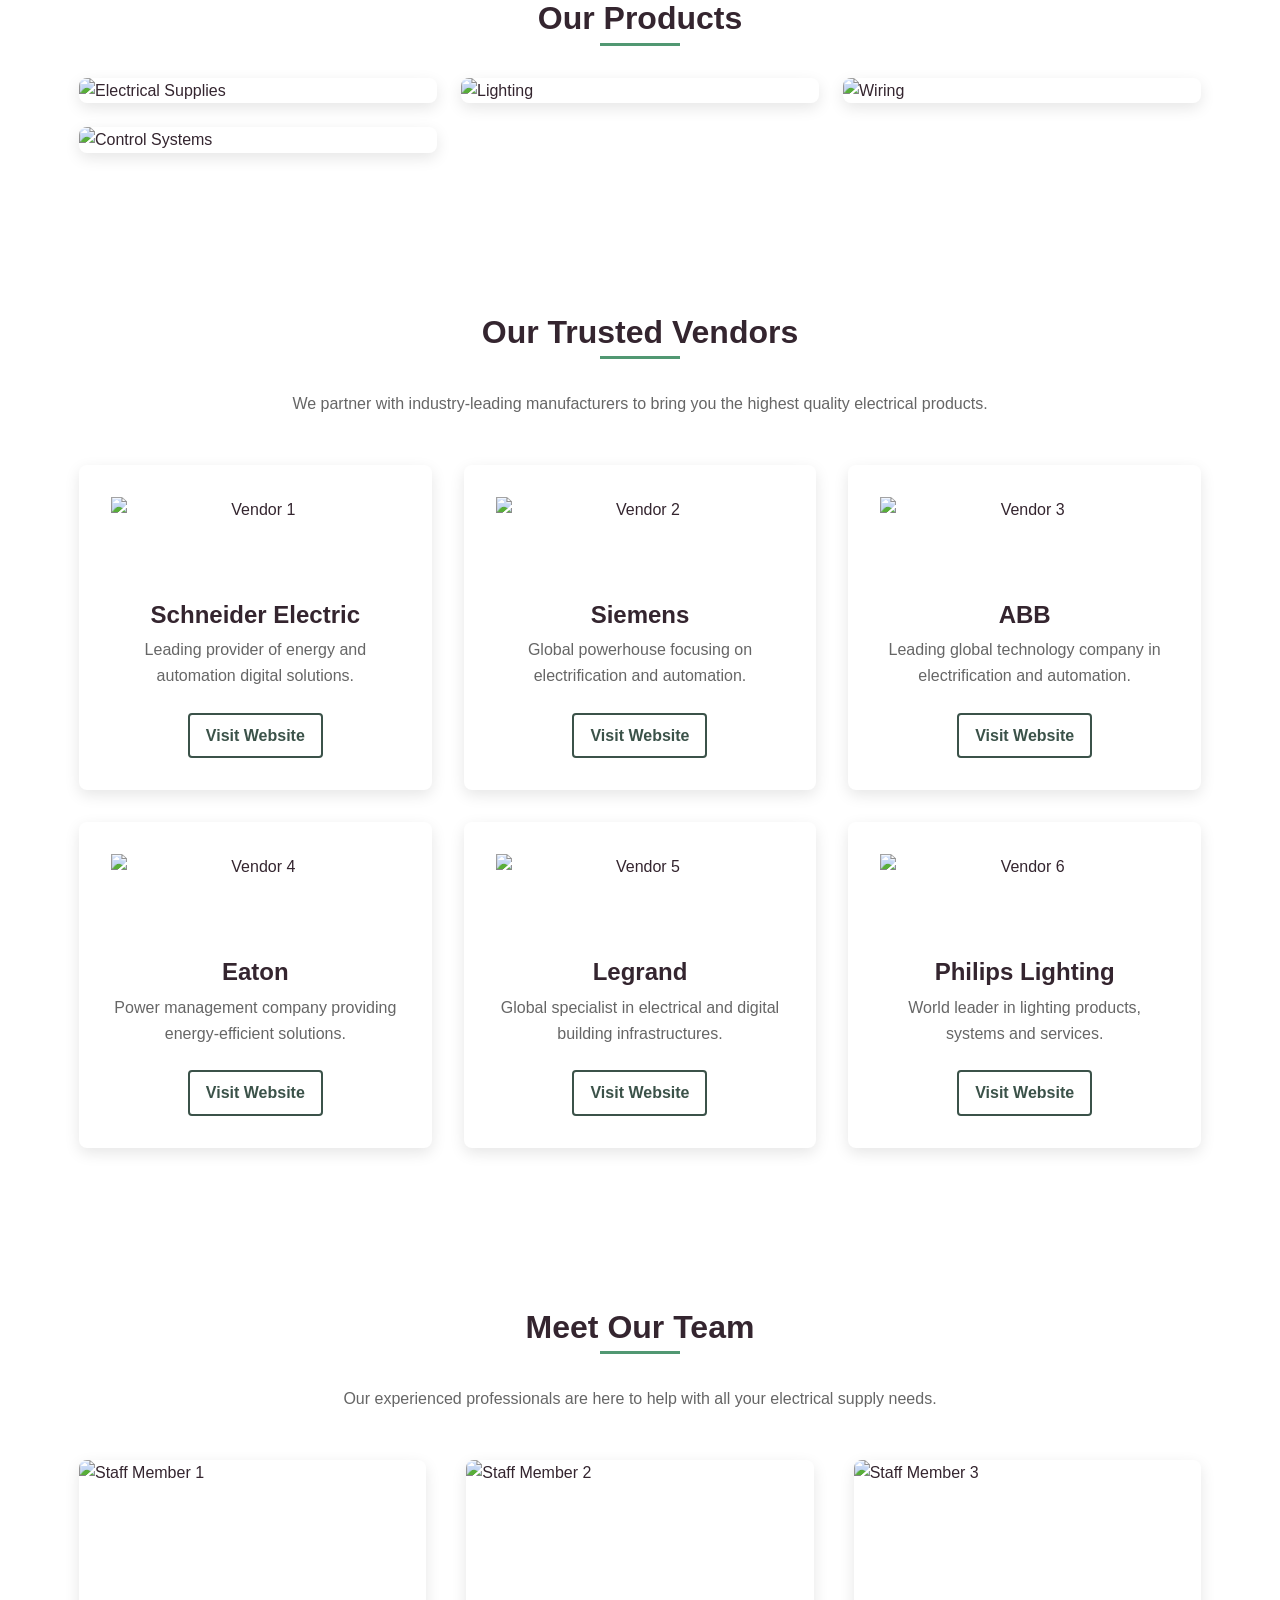
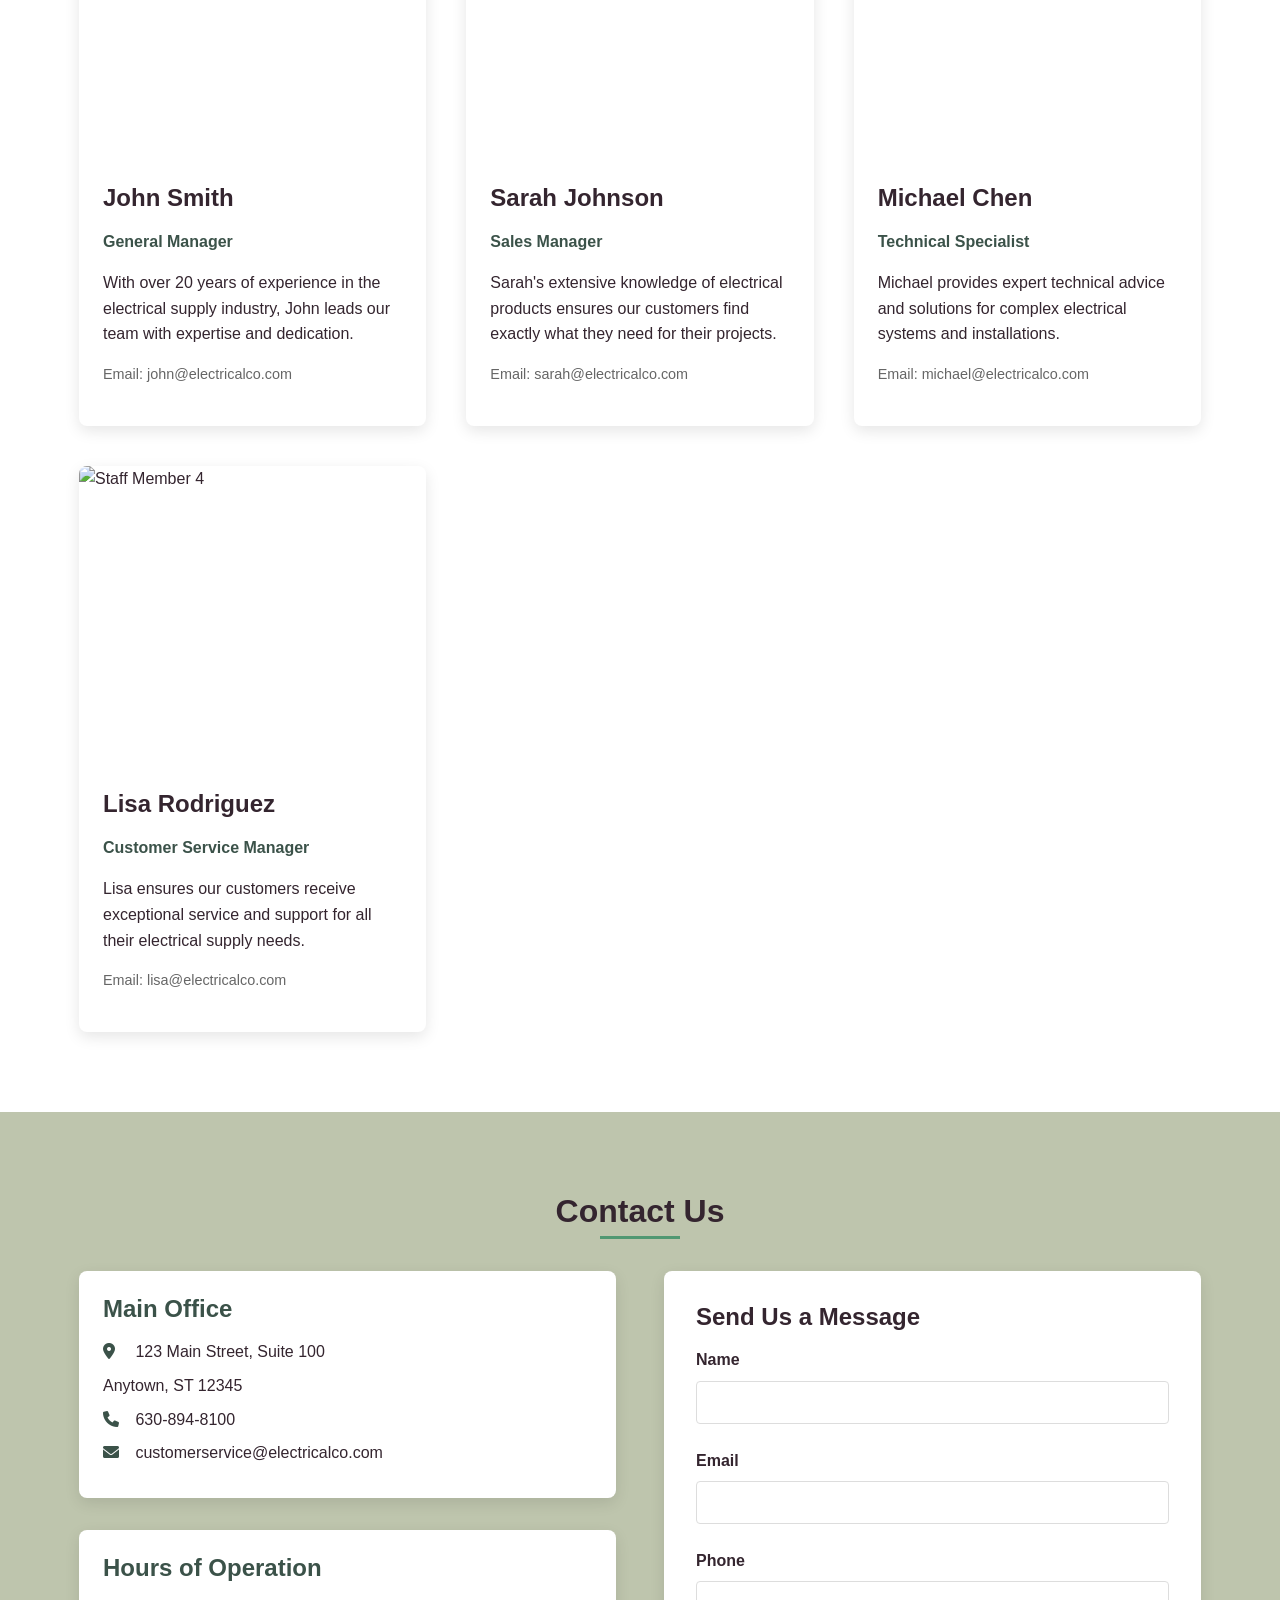
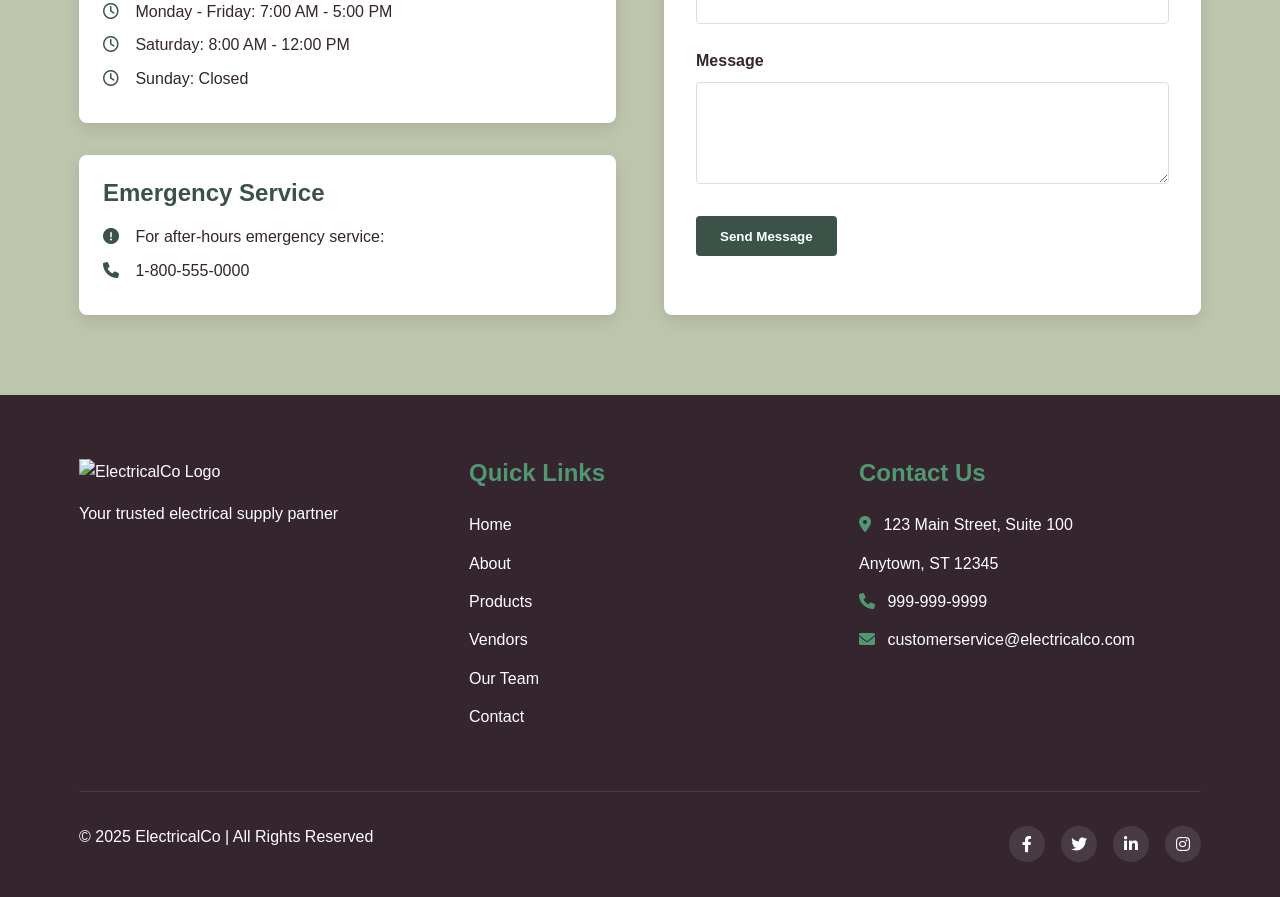
==== commit b8a7c773: "Add files via upload package with webpage" ====
--- a/index.html
+++ b/index.html
@@ -3,79 +3,312 @@
 <head>
     <meta charset="UTF-8">
     <meta name="viewport" content="width=device-width, initial-scale=1.0">
-    <title>Travel Photography</title>
+    <title>ElectricalCo - Your Trusted Electrical Supply Partner</title>
     <link rel="stylesheet" href="style.css">
+    <link rel="stylesheet" href="https://cdnjs.cloudflare.com/ajax/libs/font-awesome/6.0.0-beta3/css/all.min.css">
 </head>
-
 <body>
+    <!-- Header -->
     <header>
-
-        <p>lejos de mi hogar</p>
+        <div class="contact-bar">
+            <div class="container">
+                <div class="contact-info">
+                    <a href="tel:630-894-8100"><i class="fas fa-phone"></i> <span class="hide-on-small">Call Us Today!</span> 888-888-8888</a>
+                    <a href="mailto:customerservice@electricalco.com"><i class="fas fa-envelope"></i> <span class="hide-on-small">customerservice@</span>electricalco.com</a>
+                </div>
+            </div>
+        </div>
+        <div class="main-header container">
+            <div class="logo">
+                <img src="https://placehold.co/200x80?text=ElectricalCo" alt="ElectricalCo Logo">
+            </div>
+            <nav>
+                <ul>
+                    <li><a href="#home">Home</a></li>
+                    <li><a href="#about">About</a></li>
+                    <li><a href="#products">Products</a></li>
+                    <li><a href="#vendors">Vendors</a></li>
+                    <li><a href="#staff">Our Team</a></li>
+                    <li><a href="#contact">Contact</a></li>
+                </ul>
+                <div class="mobile-menu-btn">
+                    <i class="fas fa-bars"></i>
+                </div>
+            </nav>
+        </div>
     </header>
 
-    <section class="gallery">
-        <!-- Replace the image sources below with your own photos -->
-        <img src="images/Mexico December 2023-68.jpg" alt="A beautiful travel moment">
-        <img src="images/Mexico December 2023-08.jpg" alt="A scenic view">
-        <img src="images/Mexico December 2023-52.jpg" alt="An iconic landmark">
-        <img src="images/Mexico December 2023-57.jpg" alt="A serene landscape">
-        <img src="images/Mexico December 2023 -1.jpg" alt="A cultural experience">
-        <img src="images/Mexico December 2023-35.jpg" alt="A vibrant cityscape">
-        <img src="images/Mexico December 2023-32.jpg" alt="A beautiful travel moment">
-        <img src="images/Mexico December 2023-39.jpg" alt="A scenic view">
-        <img src="images/Mexico December 2023-64.jpg" alt="An iconic landmark">
-        <img src="images/Mexico December 2023-80.jpg" alt="A serene landscape">
-        <img src="images/Mexico December 2023-78.jpg" alt="A cultural experience">
-        <img src="images/Mexico December 2023-54.jpg" alt="A vibrant cityscape">
-        <img src="images/Mexico December 2023-41.jpg" alt="A cultural experience">
-        <img src="images/Mexico December 2023-29.jpg" alt="A vibrant cityscape">
-        <img src="images/Mexico December 2023-01.jpg" alt="A cultural experience">
-        <img src="images/Mexico December 2023-05.jpg" alt="A vibrant cityscape">
-        <img src="images/Mexico December 2023-75.jpg" alt="A cultural experience">
-        <img src="images/Mexico December 2023-84.jpg" alt="A vibrant cityscape">
-    </section>
-
-    <div id="image-modal" class="modal">
-        <img class="modal-content" id="modal-img">
-        <a class="prev" id="prev">&lt;</a> 
-        <a class="next" id="next">&gt;</a> 
-    </div>
-
-    <script>
-        // Get modal elements
-        const modal = document.getElementById("image-modal");
-        const modalImg = document.getElementById("modal-img");
-        const prevBtn = document.getElementById("prev");
-        const nextBtn = document.getElementById("next");
-        // Add click event to all images in the gallery
-        const images = document.querySelectorAll(".gallery img");
-        let currentIndex = 0;
-
-        images.forEach((image, index) => {
-            image.addEventListener("click", () => {
-                modal.style.display = "block";
-                modalImg.src = image.src;
-                currentIndex = index;
-            });
-        });
-    
-        prevBtn.addEventListener("click", () => {
-            currentIndex = (currentIndex - 1 + images.length) % images.length;
-            modalImg.src = images[currentIndex].src;
-        });
-
-        nextBtn.addEventListener("click", () => {
-            currentIndex = (currentIndex + 1) % images.length;
-            modalImg.src = images[currentIndex].src;
-        });
-        // Close the modal when clicking outside the image
-        modal.addEventListener("click", (event) => {
-            if (event.target === modal) {
-                modal.style.display = "none";
-            }
-        });
-    </script>
-    
+    <!-- Hero Section -->
+    <section id="home" class="hero">
+        <div class="container">
+            <div class="hero-content">
+                <h1>Welcome to ElectricalCo</h1>
+                <p>Your Full Line, Independent, Electrical Supplier serving Chicagoland.</p>
+                <a href="#contact" class="btn">Contact Us</a>
+            </div>
+        </div>
+    </section>
+
+    <!-- About Section -->
+    <section id="about" class="about">
+        <div class="container">
+            <h2>About ElectricalCo</h2>
+            <div class="about-content">
+                <div class="about-text">
+                    <p>ElectricalCo is your trusted partner for all electrical supply needs. With decades of experience in the industry, we provide top-quality products and exceptional service to contractors, businesses, and homeowners.</p>
+                    <p>Our extensive inventory, experienced staff, and commitment to customer satisfaction make us the preferred choice for electrical supplies in the region.</p>
+                </div>
+                <div class="about-image">
+                    <img src="https://placehold.co/600x400?text=Our+Facility" alt="Our Facility">
+                </div>
+            </div>
+        </div>
+    </section>
+
+    <!-- Features Section -->
+    <section class="features">
+        <div class="container">
+            <div class="feature-cards">
+                <div class="feature-card">
+                    <div class="feature-icon">
+                        <i class="fas fa-users"></i>
+                    </div>
+                    <h3>Experienced Staff</h3>
+                    <p>Our knowledgeable team is ready to assist with all your electrical supply needs.</p>
+                </div>
+                <div class="feature-card">
+                    <div class="feature-icon">
+                        <i class="fas fa-box-open"></i>
+                    </div>
+                    <h3>Extensive Inventory</h3>
+                    <p>We stock a wide range of electrical products to meet your project requirements.</p>
+                </div>
+                <div class="feature-card">
+                    <div class="feature-icon">
+                        <i class="fas fa-truck"></i>
+                    </div>
+                    <h3>Reliable Delivery</h3>
+                    <p>Count on our fleet for timely delivery of your electrical supplies.</p>
+                </div>
+            </div>
+        </div>
+    </section>
+
+    <!-- Products Gallery -->
+    <section id="products" class="products">
+        <div class="container">
+            <h2>Our Products</h2>
+            <div class="product-gallery">
+                <div class="gallery-item">
+                    <img src="https://placehold.co/400x300?text=Electrical+Supplies" alt="Electrical Supplies">
+                </div>
+                <div class="gallery-item">
+                    <img src="https://placehold.co/400x300?text=Lighting" alt="Lighting">
+                </div>
+                <div class="gallery-item">
+                    <img src="https://placehold.co/400x300?text=Wiring" alt="Wiring">
+                </div>
+                <div class="gallery-item">
+                    <img src="https://placehold.co/400x300?text=Control+Systems" alt="Control Systems">
+                </div>
+            </div>
+        </div>
+    </section>
+
+    <!-- Vendors Section -->
+    <section id="vendors" class="vendors">
+        <div class="container">
+            <h2>Our Trusted Vendors</h2>
+            <p class="section-intro">We partner with industry-leading manufacturers to bring you the highest quality electrical products.</p>
+            <div class="vendor-grid">
+                <div class="vendor-card">
+                    <img src="https://placehold.co/200x100?text=Vendor+1" alt="Vendor 1">
+                    <h3>Schneider Electric</h3>
+                    <p>Leading provider of energy and automation digital solutions.</p>
+                    <a href="https://www.se.com" target="_blank" class="vendor-link">Visit Website</a>
+                </div>
+                <div class="vendor-card">
+                    <img src="https://placehold.co/200x100?text=Vendor+2" alt="Vendor 2">
+                    <h3>Siemens</h3>
+                    <p>Global powerhouse focusing on electrification and automation.</p>
+                    <a href="https://www.siemens.com" target="_blank" class="vendor-link">Visit Website</a>
+                </div>
+                <div class="vendor-card">
+                    <img src="https://placehold.co/200x100?text=Vendor+3" alt="Vendor 3">
+                    <h3>ABB</h3>
+                    <p>Leading global technology company in electrification and automation.</p>
+                    <a href="https://www.abb.com" target="_blank" class="vendor-link">Visit Website</a>
+                </div>
+                <div class="vendor-card">
+                    <img src="https://placehold.co/200x100?text=Vendor+4" alt="Vendor 4">
+                    <h3>Eaton</h3>
+                    <p>Power management company providing energy-efficient solutions.</p>
+                    <a href="https://www.eaton.com" target="_blank" class="vendor-link">Visit Website</a>
+                </div>
+                <div class="vendor-card">
+                    <img src="https://placehold.co/200x100?text=Vendor+5" alt="Vendor 5">
+                    <h3>Legrand</h3>
+                    <p>Global specialist in electrical and digital building infrastructures.</p>
+                    <a href="https://www.legrand.com" target="_blank" class="vendor-link">Visit Website</a>
+                </div>
+                <div class="vendor-card">
+                    <img src="https://placehold.co/200x100?text=Vendor+6" alt="Vendor 6">
+                    <h3>Philips Lighting</h3>
+                    <p>World leader in lighting products, systems and services.</p>
+                    <a href="https://www.lighting.philips.com" target="_blank" class="vendor-link">Visit Website</a>
+                </div>
+            </div>
+        </div>
+    </section>
+
+    <!-- Staff Section -->
+    <section id="staff" class="staff">
+        <div class="container">
+            <h2>Meet Our Team</h2>
+            <p class="section-intro">Our experienced professionals are here to help with all your electrical supply needs.</p>
+            <div class="staff-grid">
+                <div class="staff-card">
+                    <div class="staff-image">
+                        <img src="https://placehold.co/300x300?text=Staff+1" alt="Staff Member 1">
+                    </div>
+                    <div class="staff-info">
+                        <h3>John Smith</h3>
+                        <p class="staff-title">General Manager</p>
+                        <p class="staff-bio">With over 20 years of experience in the electrical supply industry, John leads our team with expertise and dedication.</p>
+                        <p class="staff-contact">Email: john@electricalco.com</p>
+                    </div>
+                </div>
+                <div class="staff-card">
+                    <div class="staff-image">
+                        <img src="https://placehold.co/300x300?text=Staff+2" alt="Staff Member 2">
+                    </div>
+                    <div class="staff-info">
+                        <h3>Sarah Johnson</h3>
+                        <p class="staff-title">Sales Manager</p>
+                        <p class="staff-bio">Sarah's extensive knowledge of electrical products ensures our customers find exactly what they need for their projects.</p>
+                        <p class="staff-contact">Email: sarah@electricalco.com</p>
+                    </div>
+                </div>
+                <div class="staff-card">
+                    <div class="staff-image">
+                        <img src="https://placehold.co/300x300?text=Staff+3" alt="Staff Member 3">
+                    </div>
+                    <div class="staff-info">
+                        <h3>Michael Chen</h3>
+                        <p class="staff-title">Technical Specialist</p>
+                        <p class="staff-bio">Michael provides expert technical advice and solutions for complex electrical systems and installations.</p>
+                        <p class="staff-contact">Email: michael@electricalco.com</p>
+                    </div>
+                </div>
+                <div class="staff-card">
+                    <div class="staff-image">
+                        <img src="https://placehold.co/300x300?text=Staff+4" alt="Staff Member 4">
+                    </div>
+                    <div class="staff-info">
+                        <h3>Lisa Rodriguez</h3>
+                        <p class="staff-title">Customer Service Manager</p>
+                        <p class="staff-bio">Lisa ensures our customers receive exceptional service and support for all their electrical supply needs.</p>
+                        <p class="staff-contact">Email: lisa@electricalco.com</p>
+                    </div>
+                </div>
+            </div>
+        </div>
+    </section>
+
+    <!-- Contact Section -->
+    <section id="contact" class="contact">
+        <div class="container">
+            <h2>Contact Us</h2>
+            <div class="contact-content">
+                <div class="contact-info">
+                    <div class="contact-card">
+                        <h3>Main Office</h3>
+                        <p><i class="fas fa-map-marker-alt"></i> 123 Main Street, Suite 100</p>
+                        <p>Anytown, ST 12345</p>
+                        <p><i class="fas fa-phone"></i> 630-894-8100</p>
+                        <p><i class="fas fa-envelope"></i> customerservice@electricalco.com</p>
+                    </div>
+                    <div class="contact-card">
+                        <h3>Hours of Operation</h3>
+                        <p><i class="far fa-clock"></i> Monday - Friday: 7:00 AM - 5:00 PM</p>
+                        <p><i class="far fa-clock"></i> Saturday: 8:00 AM - 12:00 PM</p>
+                        <p><i class="far fa-clock"></i> Sunday: Closed</p>
+                    </div>
+                    <div class="contact-card">
+                        <h3>Emergency Service</h3>
+                        <p><i class="fas fa-exclamation-circle"></i> For after-hours emergency service:</p>
+                        <p><i class="fas fa-phone"></i> 1-800-555-0000</p>
+                    </div>
+                </div>
+                <div class="contact-form">
+                    <h3>Send Us a Message</h3>
+                    <form id="contactForm">
+                        <div class="form-group">
+                            <label for="name">Name</label>
+                            <input type="text" id="name" name="name" required>
+                        </div>
+                        <div class="form-group">
+                            <label for="email">Email</label>
+                            <input type="email" id="email" name="email" required>
+                        </div>
+                        <div class="form-group">
+                            <label for="phone">Phone</label>
+                            <input type="tel" id="phone" name="phone">
+                        </div>
+                        <div class="form-group">
+                            <label for="message">Message</label>
+                            <textarea id="message" name="message" rows="5" required></textarea>
+                        </div>
+                        <button type="submit" class="btn">Send Message</button>
+                    </form>
+                </div>
+            </div>
+        </div>
+    </section>
+
+    <!-- Footer -->
+    <footer>
+        <div class="container">
+            <div class="footer-content">
+                <div class="footer-logo">
+                    <img src="https://placehold.co/150x60?text=ElectricalCo" alt="ElectricalCo Logo">
+                    <p>Your trusted electrical supply partner</p>
+                </div>
+                <div class="footer-links">
+                    <h3>Quick Links</h3>
+                    <ul>
+                        <li><a href="#home">Home</a></li>
+                        <li><a href="#about">About</a></li>
+                        <li><a href="#products">Products</a></li>
+                        <li><a href="#vendors">Vendors</a></li>
+                        <li><a href="#staff">Our Team</a></li>
+                        <li><a href="#contact">Contact</a></li>
+                    </ul>
+                </div>
+                <div class="footer-contact">
+                    <h3>Contact Us</h3>
+                    <p><i class="fas fa-map-marker-alt"></i> 123 Main Street, Suite 100</p>
+                    <p>Anytown, ST 12345</p>
+                    <p><i class="fas fa-phone"></i> 999-999-9999</p>
+                    <p><i class="fas fa-envelope"></i> customerservice@electricalco.com</p>
+                </div>
+            </div>
+            <div class="footer-bottom">
+                <p>&copy; 2025 ElectricalCo | All Rights Reserved</p>
+                <div class="social-links">
+                    <a href="#" aria-label="Facebook"><i class="fab fa-facebook-f"></i></a>
+                    <a href="#" aria-label="Twitter"><i class="fab fa-twitter"></i></a>
+                    <a href="#" aria-label="LinkedIn"><i class="fab fa-linkedin-in"></i></a>
+                    <a href="#" aria-label="Instagram"><i class="fab fa-instagram"></i></a>
+                </div>
+            </div>
+        </div>
+    </footer>
+
+    <a href="#home" class="back-to-top" aria-label="Back to top">
+        <i class="fas fa-arrow-up"></i>
+    </a>
+
+    <script src="app.js"></script>
 </body>
 </html>
-
--- a/style.css
+++ b/style.css
@@ -1,146 +1,667 @@
+/* Global Styles */
+:root {
+    --primary-color: #3B5249;
+    --secondary-color: #519872;
+    --dark-color: #34252F;
+    --light-color: #BEC5AD;
+    --white-color: #ffffff;
+    --gray-color: #666666;
+    --light-gray-color: #dddddd;
+    --font-primary: 'Arial', sans-serif;
+    --transition: all 0.3s ease;
+}
+
 * {
     margin: 0;
     padding: 0;
     box-sizing: border-box;
 }
 
+html {
+    scroll-behavior: smooth;
+}
+
 body {
-    font-family: Arial, sanßs-serif;
-    background-color: #241a15;
-    color: #A19266;
+    font-family: var(--font-primary);
     line-height: 1.6;
-}
-
+    color: var(--dark-color);
+    background-color: var(--white-color);
+}
+
+.container {
+    width: 90%;
+    max-width: 1200px;
+    margin: 0 auto;
+    padding: 0 15px;
+}
+
+h1, h2, h3, h4, h5, h6 {
+    font-weight: 700;
+    line-height: 1.2;
+    margin-bottom: 1rem;
+}
+
+h1 {
+    font-size: 2.5rem;
+}
+
+h2 {
+    font-size: 2rem;
+    text-align: center;
+    margin-bottom: 2rem;
+    position: relative;
+    padding-bottom: 0.5rem;
+}
+
+h2::after {
+    content: '';
+    position: absolute;
+    bottom: 0;
+    left: 50%;
+    transform: translateX(-50%);
+    width: 80px;
+    height: 3px;
+    background-color: var(--secondary-color);
+}
+
+h3 {
+    font-size: 1.5rem;
+}
+
+p {
+    margin-bottom: 1rem;
+}
+
+a {
+    text-decoration: none;
+    color: var(--primary-color);
+    transition: var(--transition);
+}
+
+a:hover {
+    color: var(--secondary-color);
+}
+
+ul {
+    list-style: none;
+}
+
+img {
+    max-width: 100%;
+    height: auto;
+    display: block;
+}
+
+section {
+    padding: 5rem 0;
+}
+
+.section-intro {
+    text-align: center;
+    max-width: 800px;
+    margin: 0 auto 3rem;
+    color: var(--gray-color);
+}
+
+.btn {
+    display: inline-block;
+    background-color: var(--primary-color);
+    color: var(--white-color);
+    padding: 0.8rem 1.5rem;
+    border: none;
+    border-radius: 4px;
+    cursor: pointer;
+    transition: var(--transition);
+    font-weight: 600;
+    text-align: center;
+}
+
+.btn:hover {
+    background-color: var(--secondary-color);
+    color: var(--dark-color);
+}
+
+/* Header Styles */
 header {
-    background: url('images/Mexico December 2023-54.jpg') no-repeat center center/cover;
-    color: #fff;
+    background-color: var(--primary-color);
+    box-shadow: 0 2px 10px rgba(0, 0, 0, 0.2);
+    position: sticky;
+    top: 0;
+    z-index: 100;
+}
+
+.contact-bar {
+    background-color: var(--primary-color);
+    color: var(--white-color);
+    padding: 0.5rem 0;
+}
+
+.contact-info {
+    display: flex;
+    justify-content: flex-end;
+    gap: 1.5rem;
+    flex-wrap: nowrap;
+    white-space: nowrap;
+}
+
+.contact-info a {
+    color: var(--white-color);
+    font-size: 0.9rem;
+}
+
+.contact-info a:hover {
+    color: var(--secondary-color);
+}
+
+.contact-info i {
+    margin-right: 0.5rem;
+}
+
+.main-header {
+    display: flex;
+    justify-content: space-between;
+    align-items: center;
+    padding: 1rem 0;
+    background-color: var(--primary-color);
+}
+
+.logo img {
+    height: 60px;
+}
+
+nav ul {
+    display: flex;
+    gap: 1.5rem;
+}
+
+nav a {
+    color: var(--white-color);
+    font-weight: 600;
+    padding: 0.5rem;
+    position: relative;
+}
+
+nav a::after {
+    content: '';
+    position: absolute;
+    bottom: 0;
+    left: 0;
+    width: 0;
+    height: 2px;
+    background-color: var(--secondary-color);
+    transition: var(--transition);
+}
+
+nav a:hover {
+    color: var(--secondary-color);
+}
+
+nav a:hover::after {
+    width: 100%;
+}
+
+.mobile-menu-btn {
+    display: none;
+    font-size: 1.5rem;
+    cursor: pointer;
+    color: var(--white-color);
+}
+
+.mobile-menu-btn:hover {
+    color: var(--secondary-color);
+}
+
+/* Hero Section */
+.hero {
+    background: linear-gradient(rgba(0, 0, 0, 0.6), rgba(0, 0, 0, 0.6)), url('https://placehold.co/1200x600?text=Electrical+Supply+Warehouse') no-repeat center center/cover;
+    color: var(--white-color);
     text-align: center;
-    padding: 4rem 0;
-}
-
-header h1 {
+    padding: 8rem 0;
+}
+
+.hero-content {
+    max-width: 800px;
+    margin: 0 auto;
+}
+
+.hero h1 {
     font-size: 3rem;
+    margin-bottom: 1.5rem;
+}
+
+.hero p {
+    font-size: 1.2rem;
+    margin-bottom: 2rem;
+}
+
+/* About Section */
+.about-content {
+    display: grid;
+    grid-template-columns: 1fr 1fr;
+    gap: 3rem;
+    align-items: center;
+}
+
+.about-text p {
+    margin-bottom: 1.5rem;
+}
+
+/* Features Section */
+.features {
+    background-color: var(--light-color);
+}
+
+.feature-cards {
+    display: grid;
+    grid-template-columns: repeat(auto-fit, minmax(300px, 1fr));
+    gap: 2rem;
+}
+
+.feature-card {
+    background-color: var(--white-color);
+    padding: 2rem;
+    border-radius: 8px;
+    box-shadow: 0 5px 15px rgba(0, 0, 0, 0.1);
+    text-align: center;
+    transition: var(--transition);
+}
+
+.feature-card:hover {
+    transform: translateY(-10px);
+    box-shadow: 0 10px 20px rgba(0, 0, 0, 0.1);
+}
+
+.feature-icon {
+    font-size: 2.5rem;
+    color: var(--primary-color);
+    margin-bottom: 1rem;
+}
+
+/* Products Gallery */
+.product-gallery {
+    display: grid;
+    grid-template-columns: repeat(auto-fit, minmax(280px, 1fr));
+    gap: 1.5rem;
+}
+
+.gallery-item {
+    overflow: hidden;
+    border-radius: 8px;
+    box-shadow: 0 5px 15px rgba(0, 0, 0, 0.1);
+}
+
+.gallery-item img {
+    transition: var(--transition);
+}
+
+.gallery-item:hover img {
+    transform: scale(1.05);
+}
+
+/* Vendors Section */
+.vendor-grid {
+    display: grid;
+    grid-template-columns: repeat(auto-fit, minmax(280px, 1fr));
+    gap: 2rem;
+}
+
+.vendor-card {
+    background-color: var(--white-color);
+    padding: 2rem;
+    border-radius: 8px;
+    box-shadow: 0 5px 15px rgba(0, 0, 0, 0.1);
+    text-align: center;
+    transition: var(--transition);
+}
+
+.vendor-card:hover {
+    transform: translateY(-5px);
+    box-shadow: 0 10px 20px rgba(0, 0, 0, 0.1);
+}
+
+.vendor-card img {
+    margin: 0 auto 1.5rem;
+    height: 80px;
+    object-fit: contain;
+}
+
+.vendor-card h3 {
     margin-bottom: 0.5rem;
 }
 
-header p {
-    font-size: 1.2rem;
-    margin-top: 0.5rem;
-}
-
-.gallery {
+.vendor-card p {
+    color: var(--gray-color);
+    margin-bottom: 1.5rem;
+}
+
+.vendor-link {
+    display: inline-block;
+    color: var(--primary-color);
+    font-weight: 600;
+    padding: 0.5rem 1rem;
+    border: 2px solid var(--primary-color);
+    border-radius: 4px;
+    transition: var(--transition);
+}
+
+.vendor-link:hover {
+    background-color: var(--primary-color);
+    color: var(--white-color);
+}
+
+/* Staff Section */
+.staff-grid {
     display: grid;
     grid-template-columns: repeat(auto-fit, minmax(300px, 1fr));
+    gap: 2.5rem;
+}
+
+.staff-card {
+    background-color: var(--white-color);
+    border-radius: 8px;
+    overflow: hidden;
+    box-shadow: 0 5px 15px rgba(0, 0, 0, 0.1);
+    transition: var(--transition);
+}
+
+.staff-card:hover {
+    transform: translateY(-5px);
+    box-shadow: 0 10px 20px rgba(0, 0, 0, 0.1);
+}
+
+.staff-image img {
+    width: 100%;
+    height: 300px;
+    object-fit: cover;
+}
+
+.staff-info {
+    padding: 1.5rem;
+}
+
+.staff-title {
+    color: var(--primary-color);
+    font-weight: 600;
+    margin-bottom: 1rem;
+}
+
+.staff-bio {
+    margin-bottom: 1rem;
+}
+
+.staff-contact {
+    color: var(--gray-color);
+    font-size: 0.9rem;
+}
+
+/* Contact Section */
+.contact {
+    background-color: var(--light-color);
+}
+
+.contact-content {
+    display: grid;
+    grid-template-columns: 1fr 1fr;
+    gap: 3rem;
+}
+
+.contact-info {
+    display: grid;
+    grid-template-columns: 1fr;
+    gap: 2rem;
+}
+
+.contact-card {
+    background-color: var(--white-color);
+    padding: 1.5rem;
+    border-radius: 8px;
+    box-shadow: 0 5px 15px rgba(0, 0, 0, 0.1);
+}
+
+.contact-card h3 {
+    margin-bottom: 1rem;
+    color: var(--primary-color);
+}
+
+.contact-card p {
+    margin-bottom: 0.5rem;
+}
+
+.contact-card i {
+    color: var(--primary-color);
+    margin-right: 0.5rem;
+    width: 20px;
+}
+
+.contact-form {
+    background-color: var(--white-color);
+    padding: 2rem;
+    border-radius: 8px;
+    box-shadow: 0 5px 15px rgba(0, 0, 0, 0.1);
+}
+
+.form-group {
+    margin-bottom: 1.5rem;
+}
+
+.form-group label {
+    display: block;
+    margin-bottom: 0.5rem;
+    font-weight: 600;
+}
+
+.form-group input,
+.form-group textarea {
+    width: 100%;
+    padding: 0.8rem;
+    border: 1px solid var(--light-gray-color);
+    border-radius: 4px;
+    font-family: var(--font-primary);
+}
+
+.form-group input:focus,
+.form-group textarea:focus {
+    outline: none;
+    border-color: var(--primary-color);
+}
+
+/* Footer */
+footer {
+    background-color: var(--dark-color);
+    color: var(--white-color);
+    padding: 4rem 0 2rem;
+}
+
+.footer-content {
+    display: grid;
+    grid-template-columns: repeat(auto-fit, minmax(250px, 1fr));
+    gap: 3rem;
+    margin-bottom: 3rem;
+}
+
+.footer-logo img {
+    margin-bottom: 1rem;
+}
+
+.footer-links h3,
+.footer-contact h3 {
+    color: var(--secondary-color);
+    margin-bottom: 1.5rem;
+}
+
+.footer-links ul li {
+    margin-bottom: 0.8rem;
+}
+
+.footer-links a {
+    color: var(--white-color);
+}
+
+.footer-links a:hover {
+    color: var(--secondary-color);
+}
+
+.footer-contact p {
+    margin-bottom: 0.8rem;
+}
+
+.footer-contact i {
+    margin-right: 0.5rem;
+    color: var(--secondary-color);
+}
+
+.footer-bottom {
+    display: flex;
+    justify-content: space-between;
+    align-items: center;
+    padding-top: 2rem;
+    border-top: 1px solid rgba(255, 255, 255, 0.1);
+}
+
+.social-links {
+    display: flex;
     gap: 1rem;
-    padding: 2rem;
-    margin: 0 auto;
-    max-width: 1200px;
-}
-
-.gallery img {
-    width: 100%;
-    height: auto;
-    border-radius: 10px;
-    box-shadow: 0 4px 8px rgba(0, 0, 0, 0.1);
-    transition: transform 0.3s, box-shadow 0.3s;
-}
-
-.gallery img:hover {
-    transform: scale(1.05);
-    box-shadow: 0 8px 16px rgba(0, 0, 0, 0.2);
-}
-
-footer {
-    text-align: center;
-    padding: 1rem;
-    background: #333;
-    color: #fff;
-    margin-top: 2rem;
-}
-
-footer p {
-    font-size: 0.9rem;
-}
-
-.modal {
-    display: none;
+}
+
+.social-links a {
+    display: flex;
+    align-items: center;
+    justify-content: center;
+    width: 36px;
+    height: 36px;
+    background-color: rgba(255, 255, 255, 0.1);
+    color: var(--white-color);
+    border-radius: 50%;
+    transition: var(--transition);
+}
+
+.social-links a:hover {
+    background-color: var(--secondary-color);
+    color: var(--dark-color);
+}
+
+/* Back to Top Button */
+.back-to-top {
     position: fixed;
-    z-index: 1000;
-    left: 0;
-    top: 0;
-    width: 100%;
-    height: 100%;
-    overflow: auto;
-    background-color: rgba(0, 0, 0, 0.9);
-}
-.modal-content{
-margin: auto;
-margin-top: 3rem;
-display: block;
-max-width: 80%;
-max-height: 80%;
-border-radius: 10px;
-animation: zoomIn 0.3s ease-in-out;
-}
-
-@keyframes zoomIn {
-    from {
-        transform: scale(0.8);
-        opacity: 0;
-    }
-    to {
-        transform: scale(1);
-        opacity: 1;
-    }
-}
-
-.close {
-    position: absolute;
-    top: 20px;
-    right: 35px;
-    color: #fff;
-    font-size: 2rem;
-    font-weight: bold;
-    cursor: pointer;
-    user-select: none;
-}
-
-.close:hover,
-.close:focus {
-    color: #ccc;
-}
-
-/* Navigation arrows */
-.prev,
-.next {
-    position: absolute;
-    top: 50%;
-    transform: translateY(-50%);
-    color: white;
-    font-size: 2rem;
-    font-weight: bold;
-    cursor: pointer;
-    user-select: none;
-    z-index: 1001;
-    padding: 0.5rem;
-    background: none;
-    border: none;
-    width: auto;
-    height: auto;
-    line-height: 1;
-    transition: color 0.3s ease-in-out;
-}
-
-.prev {
-    left: 15px;
-}
-
-.next {
-    right: 15px;
-}
-
-.prev:hover,
-.next:hover {
-    
-    color: #ccc;
-}
+    bottom: 20px;
+    right: 20px;
+    width: 40px;
+    height: 40px;
+    background-color: var(--primary-color);
+    color: var(--white-color);
+    border-radius: 50%;
+    display: flex;
+    align-items: center;
+    justify-content: center;
+    opacity: 0;
+    visibility: hidden;
+    transition: var(--transition);
+    z-index: 99;
+}
+
+.back-to-top.active {
+    opacity: 1;
+    visibility: visible;
+}
+
+.back-to-top:hover {
+    background-color: var(--secondary-color);
+    color: var(--dark-color);
+}
+
+/* Utility Classes */
+.hide-on-small {
+    display: inline;
+}
+
+/* Responsive Styles */
+@media (max-width: 992px) {
+    h1 {
+        font-size: 2.2rem;
+    }
+    
+    h2 {
+        font-size: 1.8rem;
+    }
+    
+    .about-content,
+    .contact-content {
+        grid-template-columns: 1fr;
+        gap: 2rem;
+    }
+    
+    .about-image {
+        order: -1;
+    }
+}
+
+@media (max-width: 768px) {
+    .main-header {
+        flex-direction: column;
+        text-align: center;
+    }
+    
+    .logo {
+        margin-bottom: 1rem;
+    }
+    
+    nav ul {
+        display: none;
+    }
+    
+    .mobile-menu-btn {
+        display: block;
+    }
+    
+    .contact-info {
+        justify-content: center;
+        font-size: 0.8rem;
+        gap: 1rem;
+    }
+    
+    .hero h1 {
+        font-size: 2rem;
+    }
+    
+    .hero p {
+        font-size: 1rem;
+    }
+    
+    .footer-bottom {
+        flex-direction: column;
+        gap: 1rem;
+        text-align: center;
+    }
+}
+
+@media (max-width: 576px) {
+    .contact-info {
+        font-size: 0.7rem;
+        gap: 0.5rem;
+    }
+    
+    .contact-info a {
+        display: inline-block;
+    }
+    
+    .contact-info i {
+        margin-right: 0.3rem;
+    }
+    
+    .hide-on-small {
+        display: none;
+    }
+}
+
+@media (max-width: 576px) {
+    section {
+        padding: 3rem 0;
+    }
+    
+    .feature-cards,
+    .product-gallery,
+    .vendor-grid,
+    .staff-grid {
+        grid-template-columns: 1fr;
+    }
+}
